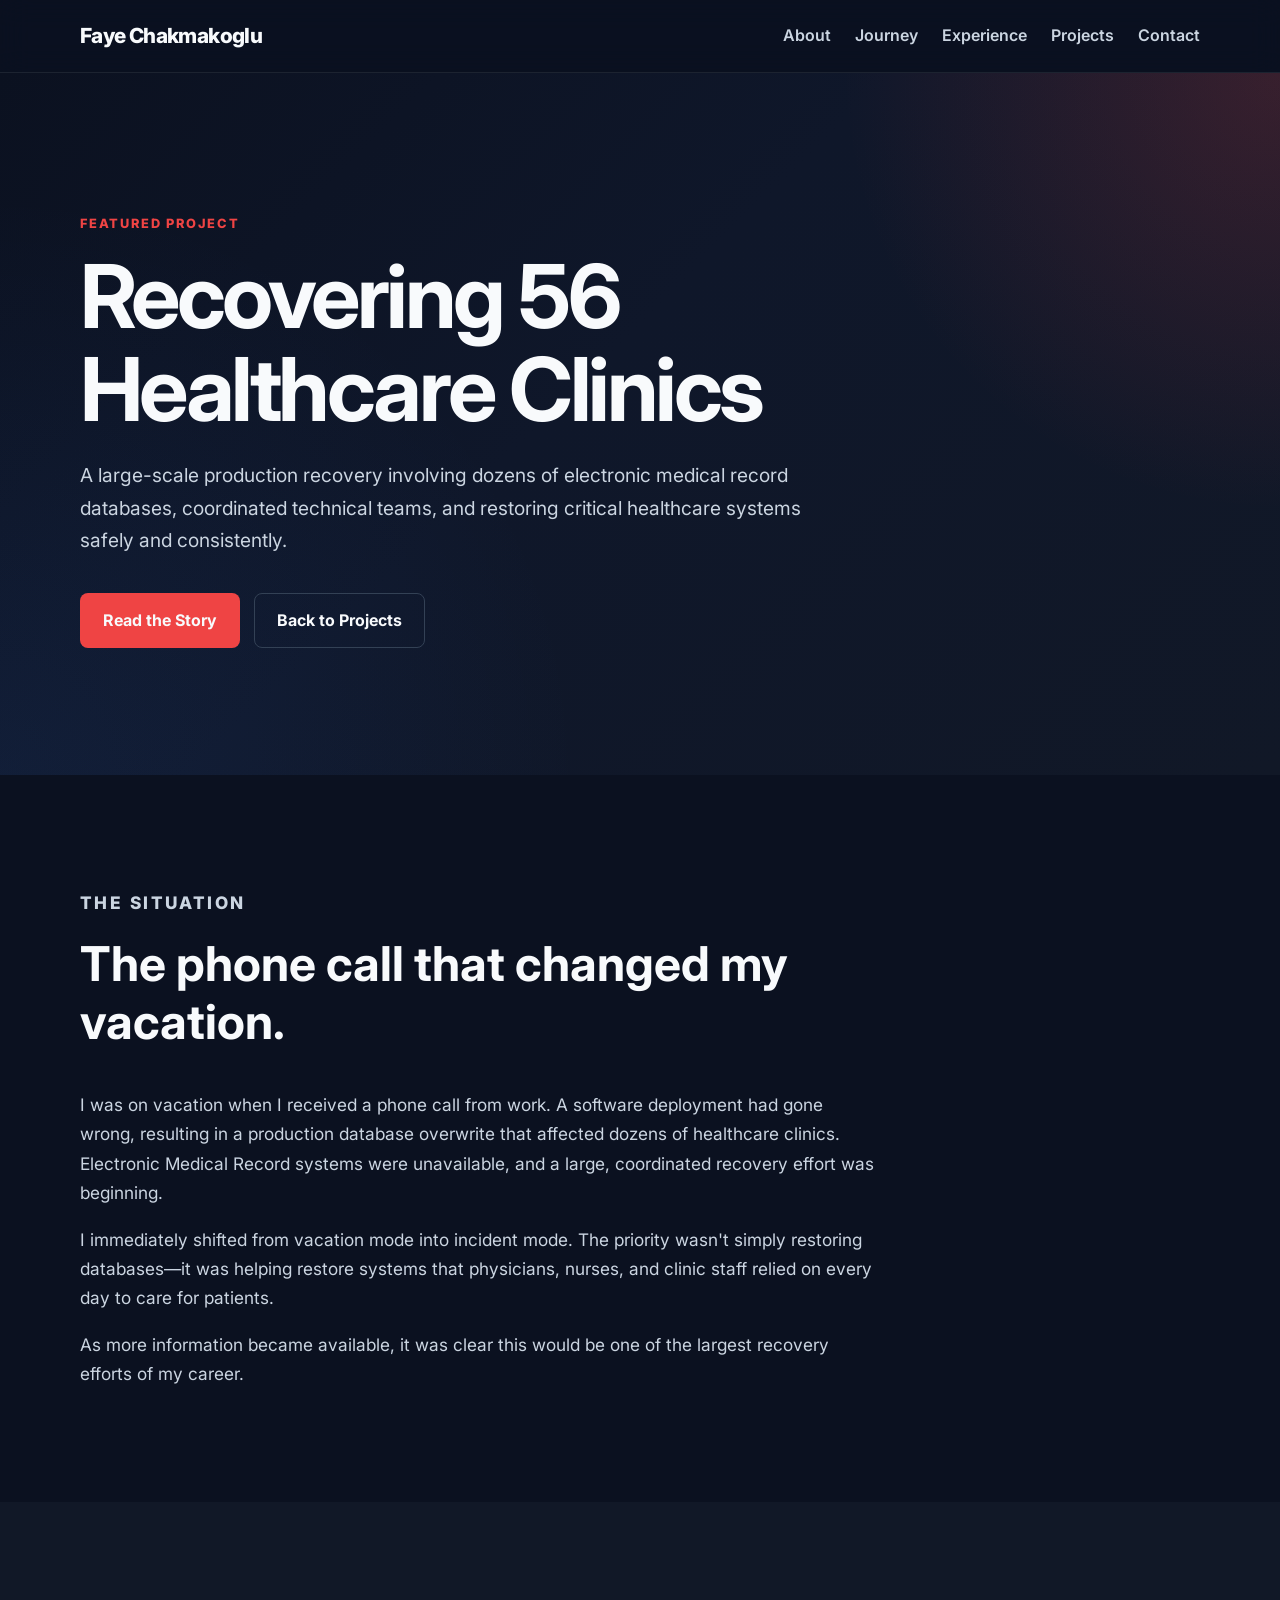
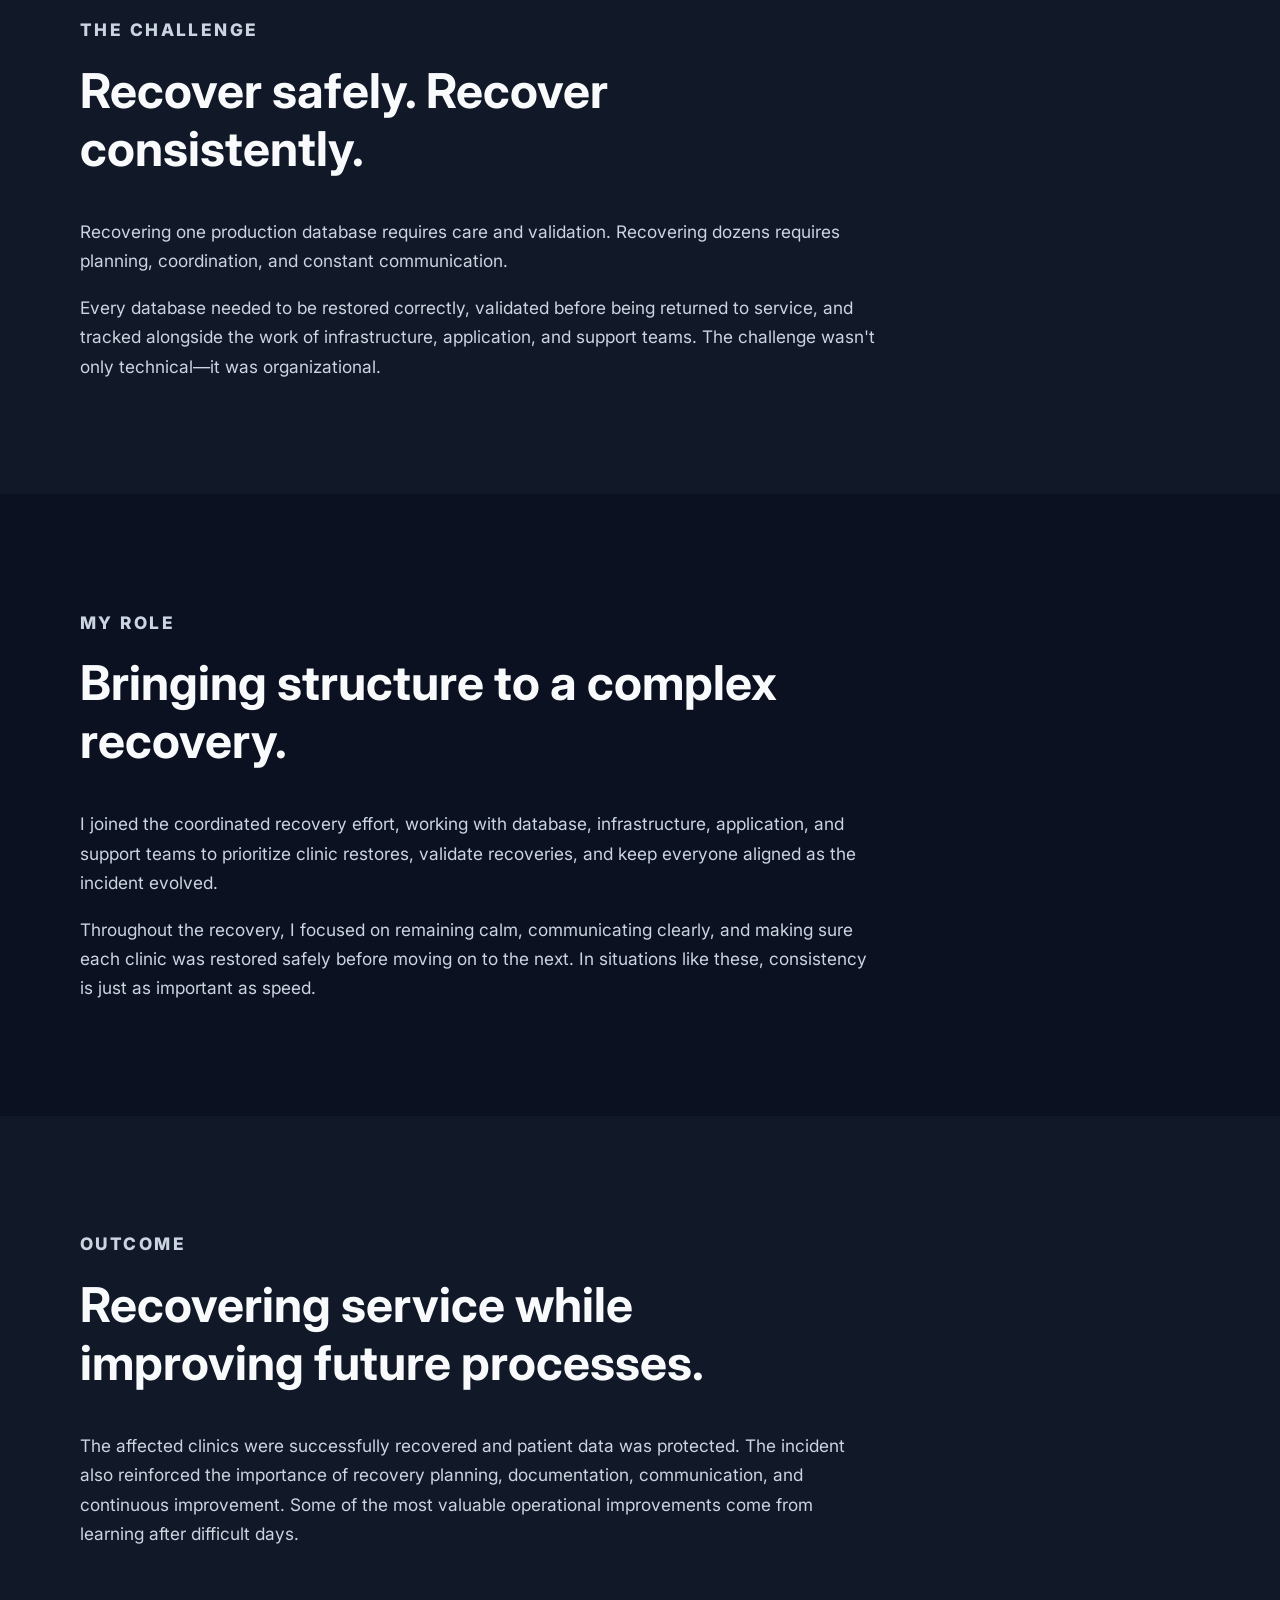
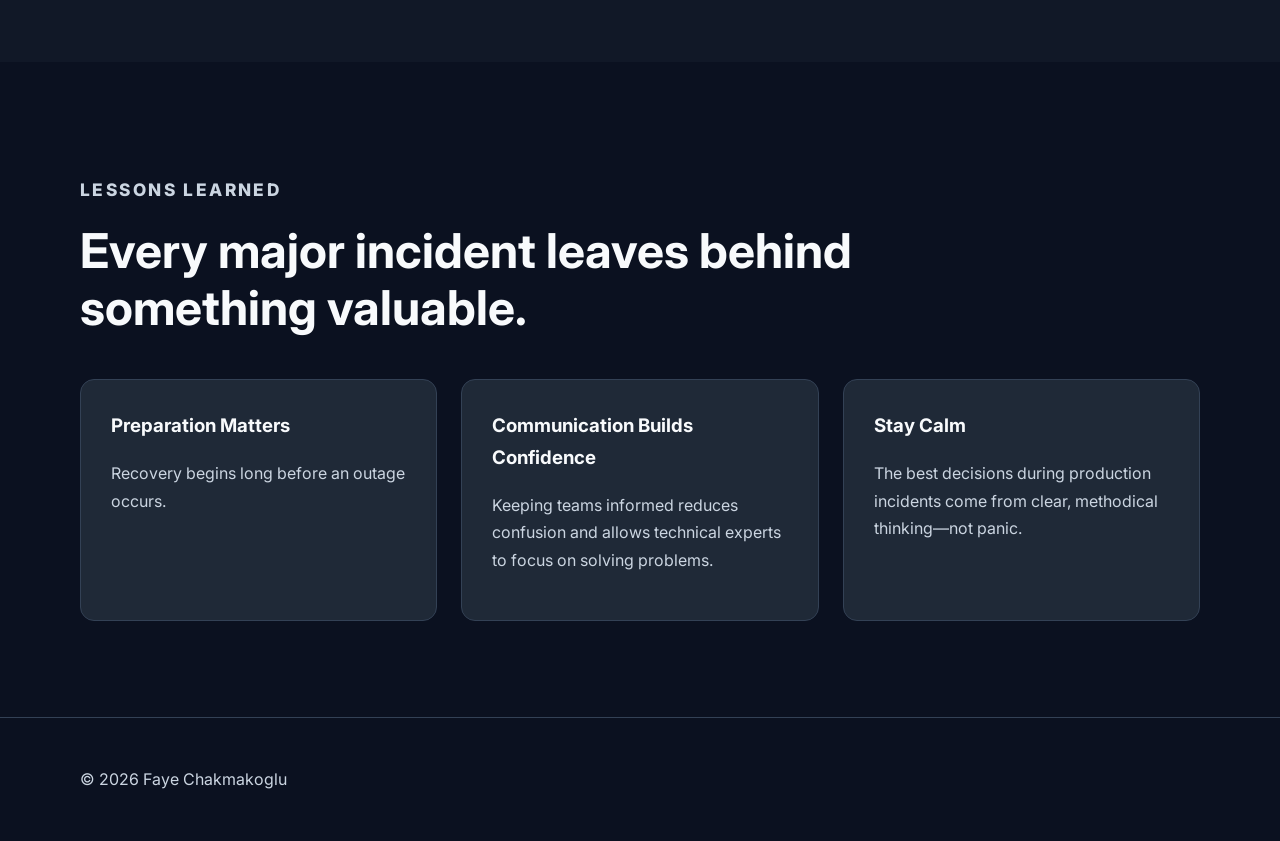
==== 56-clinic-recovery.html @ 0b5b4529 "Create 56-clinic-recovery.html" ====
<!DOCTYPE html>
<html lang="en">

<head>
    <meta charset="UTF-8">

    <meta
        name="viewport"
        content="width=device-width, initial-scale=1.0"
    >

    <title>My Journey | Faye Chakmakoglu</title>

    <meta
        name="description"
        content="The professional journey of Faye Chakmakoglu, from Mac systems administration to Oracle database leadership."
    >

    <link rel="preconnect" href="https://fonts.googleapis.com">

    <link
        rel="preconnect"
        href="https://fonts.gstatic.com"
        crossorigin
    >

    <link
        href="https://fonts.googleapis.com/css2?family=Inter:wght@300;400;500;600;700;800&display=swap"
        rel="stylesheet"
    >

    <link rel="stylesheet" href="styles.css">
</head>

<body>

    <!-- HEADER -->
    <header class="site-header">
        <div class="container">

            <a class="logo" href="index.html">
                Faye Chakmakoglu
            </a>

            <nav aria-label="Main navigation">
                <a href="index.html#about">About</a>

                <a
                    href="journey.html"
                    aria-current="page"
                >
                    Journey
                </a>

                <a href="index.html#experience">Experience</a>
                <a href="index.html#projects">Projects</a>
                <a href="index.html#contact">Contact</a>
            </nav>

        </div>
    </header>

    <main>

        <!-- JOURNEY INTRO -->
        <section class="hero journey-hero">

    <div class="container">

        <p class="eyebrow">
            FEATURED PROJECT
        </p>

        <h1>
            Recovering 56 Healthcare Clinics
        </h1>

        <p class="hero-text">

            A large-scale production recovery involving dozens of
            electronic medical record databases, coordinated technical
            teams, and restoring critical healthcare systems safely and
            consistently.

        </p>

        <div class="hero-buttons">

            <a
                class="button primary"
                href="#story"
            >
                Read the Story
            </a>

            <a
                class="button secondary"
                href="index.html#projects"
            >
                Back to Projects
            </a>

        </div>

    </div>

        </section>

    <section id="story" class="section">

    <div class="container">

        <p class="section-label">
            The Situation
        </p>

        <h2>
            The phone call that changed my vacation.
        </h2>

        <p>
            I was on vacation when I received a phone call from work.
            A software deployment had gone wrong, resulting in a production
            database overwrite that affected dozens of healthcare clinics.
            Electronic Medical Record systems were unavailable, and a large,
            coordinated recovery effort was beginning.
        </p>

        <p>
            I immediately shifted from vacation mode into incident mode.
            The priority wasn't simply restoring databases—it was helping
            restore systems that physicians, nurses, and clinic staff relied
            on every day to care for patients.
        </p>

        <p>
            As more information became available, it was clear this would be
            one of the largest recovery efforts of my career.
        </p>

    </div>

</section>

<section class="section alternate">

    <div class="container">

        <p class="section-label">
            The Challenge
        </p>

        <h2>
            Recover safely. Recover consistently.
        </h2>

        <p>
            Recovering one production database requires care and validation.
            Recovering dozens requires planning, coordination, and constant
            communication.
        </p>

        <p>
            Every database needed to be restored correctly, validated before
            being returned to service, and tracked alongside the work of
            infrastructure, application, and support teams. The challenge
            wasn't only technical—it was organizational.
        </p>

    </div>

</section>

<section class="section">

    <div class="container">

        <p class="section-label">
            My Role
        </p>

        <h2>
            Bringing structure to a complex recovery.
        </h2>

        <p>
            I joined the coordinated recovery effort, working with database,
            infrastructure, application, and support teams to prioritize
            clinic restores, validate recoveries, and keep everyone aligned
            as the incident evolved.
        </p>

        <p>
            Throughout the recovery, I focused on remaining calm,
            communicating clearly, and making sure each clinic was restored
            safely before moving on to the next. In situations like these,
            consistency is just as important as speed.
        </p>

    </div>

</section>

<section class="section alternate">

<div class="container">

<p class="section-label">
Outcome
</p>

<h2>
Recovering service while improving future processes.
</h2>

<p>

The affected clinics were successfully recovered and patient data
was protected.

The incident also reinforced the importance of recovery planning,
documentation, communication, and continuous improvement.

Some of the most valuable operational improvements come from
learning after difficult days.

</p>

</div>

</section>

<section class="section">

<div class="container">

<p class="section-label">
Lessons Learned
</p>

<h2>
Every major incident leaves behind something valuable.
</h2>

<div class="card-grid">

<article class="card">

<h3>
Preparation Matters
</h3>

<p>

Recovery begins long before an outage occurs.

</p>

</article>

<article class="card">

<h3>
Communication Builds Confidence
</h3>

<p>

Keeping teams informed reduces confusion and allows technical
experts to focus on solving problems.

</p>

</article>

<article class="card">

<h3>
Stay Calm
</h3>

<p>

The best decisions during production incidents come from clear,
methodical thinking—not panic.

</p>

</article>

</div>

</div>

</section>


      

    </main>

    <!-- FOOTER -->
    <footer>
        <div class="container">
            <p>© 2026 Faye Chakmakoglu</p>
        </div>
    </footer>

</body>
</html>
---- styles.css ----
:root {
    --background: #0b1120;
    --surface: #111827;
    --surface-light: #1f2937;
    --text: #f8fafc;
    --muted: #cbd5e1;
    --accent: #ef4444;
    --accent-dark: #dc2626;
    --border: #334155;
    --max-width: 1120px;
}

* {
    box-sizing: border-box;
}

html {
    scroll-behavior: smooth;
}

body {
    margin: 0;
    font-family: "Inter", sans-serif;
    background: var(--background);
    color: var(--text);
    line-height: 1.7;
}

a {
    color: inherit;
}

.container {
    width: min(90%, var(--max-width));
    margin: 0 auto;
}

/* HEADER */

.site-header {
    position: sticky;
    top: 0;
    z-index: 100;
    background: rgba(11, 17, 32, 0.72);
    backdrop-filter: blur(14px);
    -webkit-backdrop-filter: blur(14px);
    border-bottom: 1px solid rgba(255, 255, 255, 0.08);
}

.site-header .container {
    min-height: 72px;
    display: flex;
    align-items: center;
    justify-content: space-between;
    gap: 30px;
}

.logo {
    font-size: 1.3rem;
    font-weight: 800;
    letter-spacing: -0.03em;
    text-decoration: none;
    transition: color 0.25s ease;
}

.logo:hover {
    color: var(--accent);
}

nav {
    display: flex;
    gap: 24px;
}

nav a {
    position: relative;
    color: var(--muted);
    font-weight: 600;
    text-decoration: none;
    transition: color 0.25s ease;
}

nav a:hover {
    color: var(--text);
}

nav a::after {
    content: "";
    position: absolute;
    left: 0;
    bottom: -6px;
    width: 0;
    height: 2px;
    background: var(--accent);
    transition: width 0.25s ease;
}

nav a:hover::after {
    width: 100%;
}

/* HERO */

.hero {
    min-height: 78vh;
    display: flex;
    align-items: center;
    padding: 100px 0;
    background:
        radial-gradient(
            circle at top right,
            rgba(239, 68, 68, 0.18),
            transparent 30%
        ),
        radial-gradient(
            circle at bottom left,
            rgba(59, 130, 246, 0.08),
            transparent 40%
        ),
        linear-gradient(
            135deg,
            #0b1120 0%,
            #0f172a 45%,
            #111827 100%
        );
}

.hero-grid {
    display: grid;
    grid-template-columns: 1.2fr 0.8fr;
    align-items: center;
    gap: 60px;
}

.eyebrow,
.section-label {
    color: var(--accent);
    font-size: 0.8rem;
    font-weight: 800;
    letter-spacing: 0.14em;
    text-transform: uppercase;
}

h1 {
    max-width: 900px;
    margin: 16px 0 24px;
    font-size: clamp(2.7rem, 7vw, 5.5rem);
    line-height: 1.05;
    letter-spacing: -0.04em;
}

h2 {
    max-width: 780px;
    margin-top: 8px;
    font-size: clamp(2rem, 4vw, 3rem);
    line-height: 1.2;
}

h3 {
    margin-top: 0;
}

.subtitle {
    margin-top: -10px;
    margin-bottom: 30px;
    color: var(--accent);
    font-size: 2rem;
    font-weight: 600;
}

.hero-text {
    max-width: 750px;
    color: var(--muted);
    font-size: 1.2rem;
}

.hero-buttons {
    display: flex;
    flex-wrap: wrap;
    gap: 14px;
    margin-top: 36px;
}

.button {
    display: inline-block;
    padding: 13px 22px;
    border: 1px solid transparent;
    border-radius: 8px;
    font-weight: 700;
    text-decoration: none;
    transition:
        transform 0.25s ease,
        box-shadow 0.25s ease,
        background 0.25s ease;
}

.button.primary {
    background: var(--accent);
}

.button.primary:hover {
    background: var(--accent-dark);
    transform: translateY(-3px);
    box-shadow: 0 12px 25px rgba(239, 68, 68, 0.3);
}

.button.secondary {
    border-color: var(--border);
}

.button.secondary:hover {
    background: var(--surface-light);
    transform: translateY(-3px);
    box-shadow: 0 12px 25px rgba(0, 0, 0, 0.35);
}

/* HERO STATS */

.hero-visual {
    display: flex;
    justify-content: center;
}

.stats-grid {
    width: 100%;
    display: grid;
    grid-template-columns: repeat(2, 1fr);
    gap: 18px;
}

.stat-card {
    min-height: 160px;
    display: flex;
    flex-direction: column;
    justify-content: center;
    padding: 26px;
    background:
        linear-gradient(
            145deg,
            rgba(255, 255, 255, 0.07),
            rgba(255, 255, 255, 0.02)
        );
    border: 1px solid rgba(255, 255, 255, 0.12);
    border-radius: 16px;
    box-shadow: 0 20px 45px rgba(0, 0, 0, 0.25);
    transition:
        transform 0.25s ease,
        border-color 0.25s ease;
}

.stat-card:hover {
    transform: translateY(-5px);
    border-color: rgba(239, 68, 68, 0.65);
}

.stat-number {
    color: var(--accent);
    font-size: 2.4rem;
    font-weight: 800;
    line-height: 1;
}

.stat-label {
    margin-top: 12px;
    color: var(--muted);
    font-size: 0.95rem;
    font-weight: 600;
}

/* SKILLS */

.skills-strip {
    padding: 22px 0;
    background: rgba(17, 24, 39, 0.85);
    border-top: 1px solid var(--border);
    border-bottom: 1px solid var(--border);
}

.skills-list {
    display: flex;
    flex-wrap: wrap;
    justify-content: center;
    gap: 12px;
}

.skills-list span {
    padding: 8px 14px;
    color: var(--muted);
    font-size: 0.9rem;
    font-weight: 700;
    background: rgba(255, 255, 255, 0.04);
    border: 1px solid rgba(255, 255, 255, 0.1);
    border-radius: 999px;
    transition:
        color 0.25s ease,
        border-color 0.25s ease,
        transform 0.25s ease;
}

.skills-list span:hover {
    color: var(--text);
    border-color: rgba(239, 68, 68, 0.6);
    transform: translateY(-2px);
}

/* PROFESSIONAL PHILOSOPHY */

.quote-section {
    padding: 90px 0;
    text-align: center;
    background:
        linear-gradient(
            180deg,
            rgba(255, 255, 255, 0.02),
            rgba(255, 255, 255, 0.01)
        );
}

.quote-section blockquote {
    max-width: 850px;
    margin: 0 auto;
    color: var(--text);
    font-size: clamp(1.6rem, 3vw, 2.3rem);
    font-weight: 300;
    font-style: italic;
    line-height: 1.6;
}

.quote-author {
    margin-top: 35px;
    color: var(--accent);
    font-weight: 700;
    letter-spacing: 0.08em;
    text-transform: uppercase;
}

/* GENERAL SECTIONS */

/* QUOTE */

.quote-section {

    padding: 90px 0;

    text-align: center;

    background:
        linear-gradient(
            180deg,
            rgba(255,255,255,.02),
            rgba(255,255,255,.01)
        );

}

.quote-section blockquote {

    max-width: 850px;

    margin: auto;

    font-size: clamp(1.6rem,3vw,2.3rem);

    line-height: 1.6;

    font-weight: 300;

    font-style: italic;

    color: var(--text);

}

.quote-author {

    margin-top: 35px;

    color: var(--accent);

    font-weight: 700;

    letter-spacing: .08em;

    text-transform: uppercase;

}

.section {
    padding: 96px 0;
}

.section p {
    max-width: 800px;
    color: var(--muted);
    font-size: 1.08rem;
}

.alternate,
.story-section {
    background: var(--surface);
}

/* EXPERTISE CARDS */

.card-grid {
    display: grid;
    grid-template-columns: repeat(3, 1fr);
    gap: 24px;
    margin-top: 42px;
}

.card {
    padding: 30px;
    background: var(--surface-light);
    border: 1px solid var(--border);
    border-radius: 14px;
}

.card p {
    font-size: 1rem;
}

/* JOURNEY */

.journey-intro {
    max-width: 700px;
    margin-top: 12px;
    margin-bottom: 50px;
    color: var(--muted);
    font-size: 1.15rem;
}

.timeline {
    position: relative;
    max-width: 850px;
    margin-top: 50px;
    padding-left: 34px;
}

.timeline::before {
    content: "";
    position: absolute;
    top: 0;
    bottom: 0;
    left: 7px;
    width: 2px;
    background: linear-gradient(
        to bottom,
        var(--accent),
        rgba(239, 68, 68, 0.15)
    );
}

.timeline-item {
    position: relative;
    display: grid;
    grid-template-columns: 130px 1fr;
    gap: 28px;
    padding-bottom: 45px;
}

.timeline-item::before {
    content: "";
    position: absolute;
    top: 7px;
    left: -34px;
    width: 14px;
    height: 14px;
    background: var(--accent);
    border: 4px solid var(--surface);
    border-radius: 50%;
    box-shadow: 0 0 20px rgba(239, 68, 68, 0.45);
}

.timeline-year {
    color: var(--accent);
    font-size: 0.85rem;
    font-weight: 800;
    letter-spacing: 0.08em;
    text-transform: uppercase;
}

.timeline-content {
    padding: 24px;
    background: rgba(255, 255, 255, 0.04);
    border: 1px solid rgba(255, 255, 255, 0.1);
    border-radius: 14px;
}

.timeline-content h3 {
    margin-bottom: 8px;
}

.timeline-content p {
    margin-bottom: 0;
}

/* PROJECTS */

.projects-grid {
    display: grid;
    grid-template-columns: repeat(3, 1fr);
    gap: 24px;
    margin-top: 42px;
}

.project-card {
    display: flex;
    flex-direction: column;
    min-height: 320px;
    padding: 30px;
    background:
        linear-gradient(
            145deg,
            rgba(255, 255, 255, 0.07),
            rgba(255, 255, 255, 0.02)
        );
    border: 1px solid rgba(255, 255, 255, 0.1);
    border-radius: 16px;
    box-shadow: 0 20px 45px rgba(0, 0, 0, 0.22);
    transition:
        transform 0.25s ease,
        border-color 0.25s ease,
        box-shadow 0.25s ease;
}

.project-card:hover {
    transform: translateY(-6px);
    border-color: rgba(239, 68, 68, 0.6);
    box-shadow:
        0 26px 55px rgba(0, 0, 0, 0.32),
        0 0 30px rgba(239, 68, 68, 0.08);
}

.project-type {
    color: var(--accent);
    font-size: 0.75rem;
    font-weight: 800;
    letter-spacing: 0.1em;
    text-transform: uppercase;
}

.project-card h3 {
    margin-top: 16px;
    margin-bottom: 12px;
    font-size: 1.35rem;
}

.project-card p {
    flex-grow: 1;
    font-size: 1rem;
}

.project-link {
    margin-top: 22px;
    color: var(--text);
    font-weight: 700;
    text-decoration: none;
    transition: color 0.25s ease;
}

.project-link:hover {
    color: var(--accent);
}

/* CONTACT AND FOOTER */

.contact-section {
    border-top: 1px solid var(--border);
}

footer {
    padding: 32px 0;
    color: var(--muted);
    border-top: 1px solid var(--border);
}

/* MOBILE */

/* CONTACT BUTTONS */

.contact-links {

    display: flex;
    flex-wrap: wrap;
    gap: 18px;
    margin-top: 40px;

}

.contact-button {

    display: inline-flex;
    align-items: center;
    justify-content: center;

    padding: 16px 24px;

    background: var(--surface-light);

    border: 1px solid var(--border);

    border-radius: 12px;

    color: var(--text);

    font-weight: 700;

    text-decoration: none;

    transition:
        transform .25s ease,
        background .25s ease,
        border-color .25s ease,
        box-shadow .25s ease;

}

.contact-button:hover {

    transform: translateY(-4px);

    background: rgba(239,68,68,.12);

    border-color: var(--accent);

    box-shadow: 0 15px 35px rgba(239,68,68,.20);

}

@media (max-width: 800px) {
    .site-header .container {
        flex-direction: column;
        align-items: flex-start;
        padding: 18px 0;
    }

    nav {
        width: 100%;
        gap: 14px;
        overflow-x: auto;
        font-size: 0.9rem;
    }

    .hero {
        min-height: auto;
        padding: 80px 0;
    }

    .hero-grid {
        grid-template-columns: 1fr;
    }

    .hero-visual {
        order: 2;
    }

    .stats-grid {
        grid-template-columns: 1fr;
    }

    .card-grid,
    .projects-grid {
        grid-template-columns: 1fr;
    }

    .timeline {
        padding-left: 28px;
    }

    .timeline-item {
        grid-template-columns: 1fr;
        gap: 10px;
    }

    .timeline-item::before {
        left: -28px;
    }
}
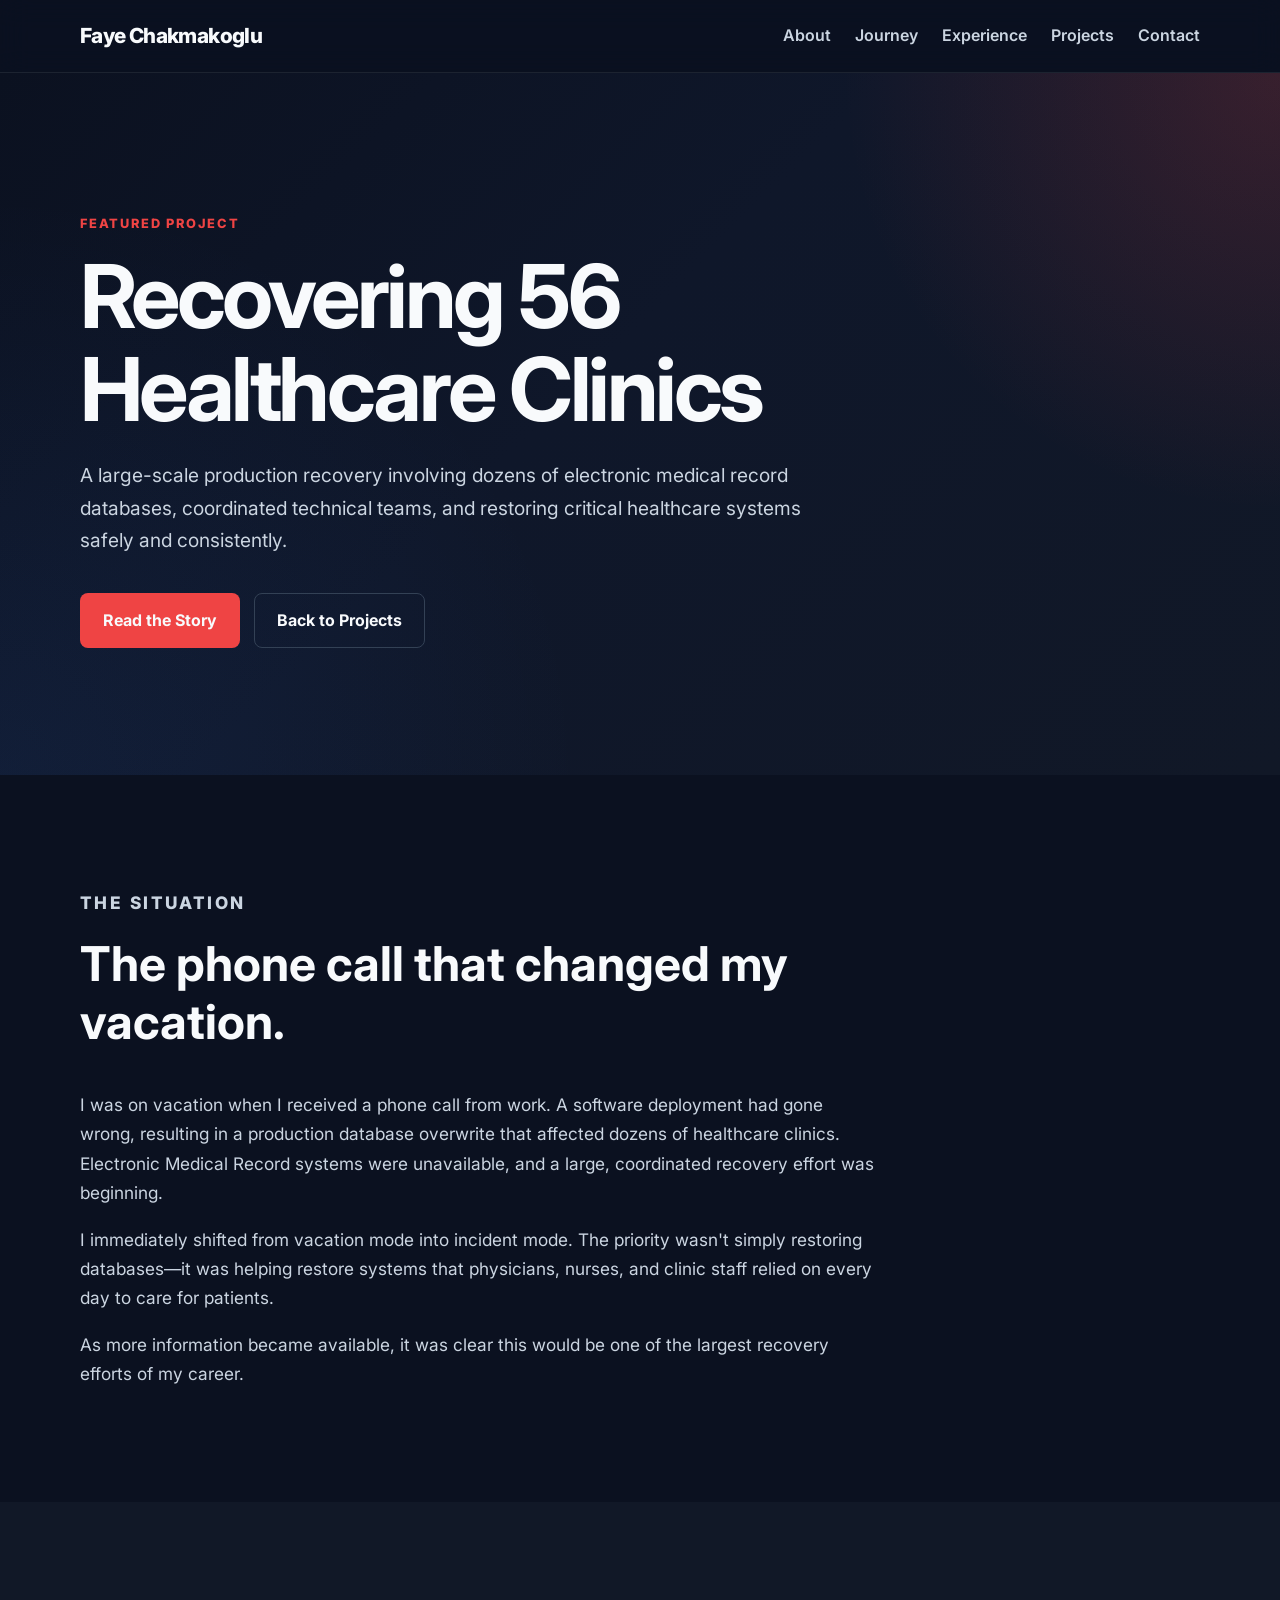
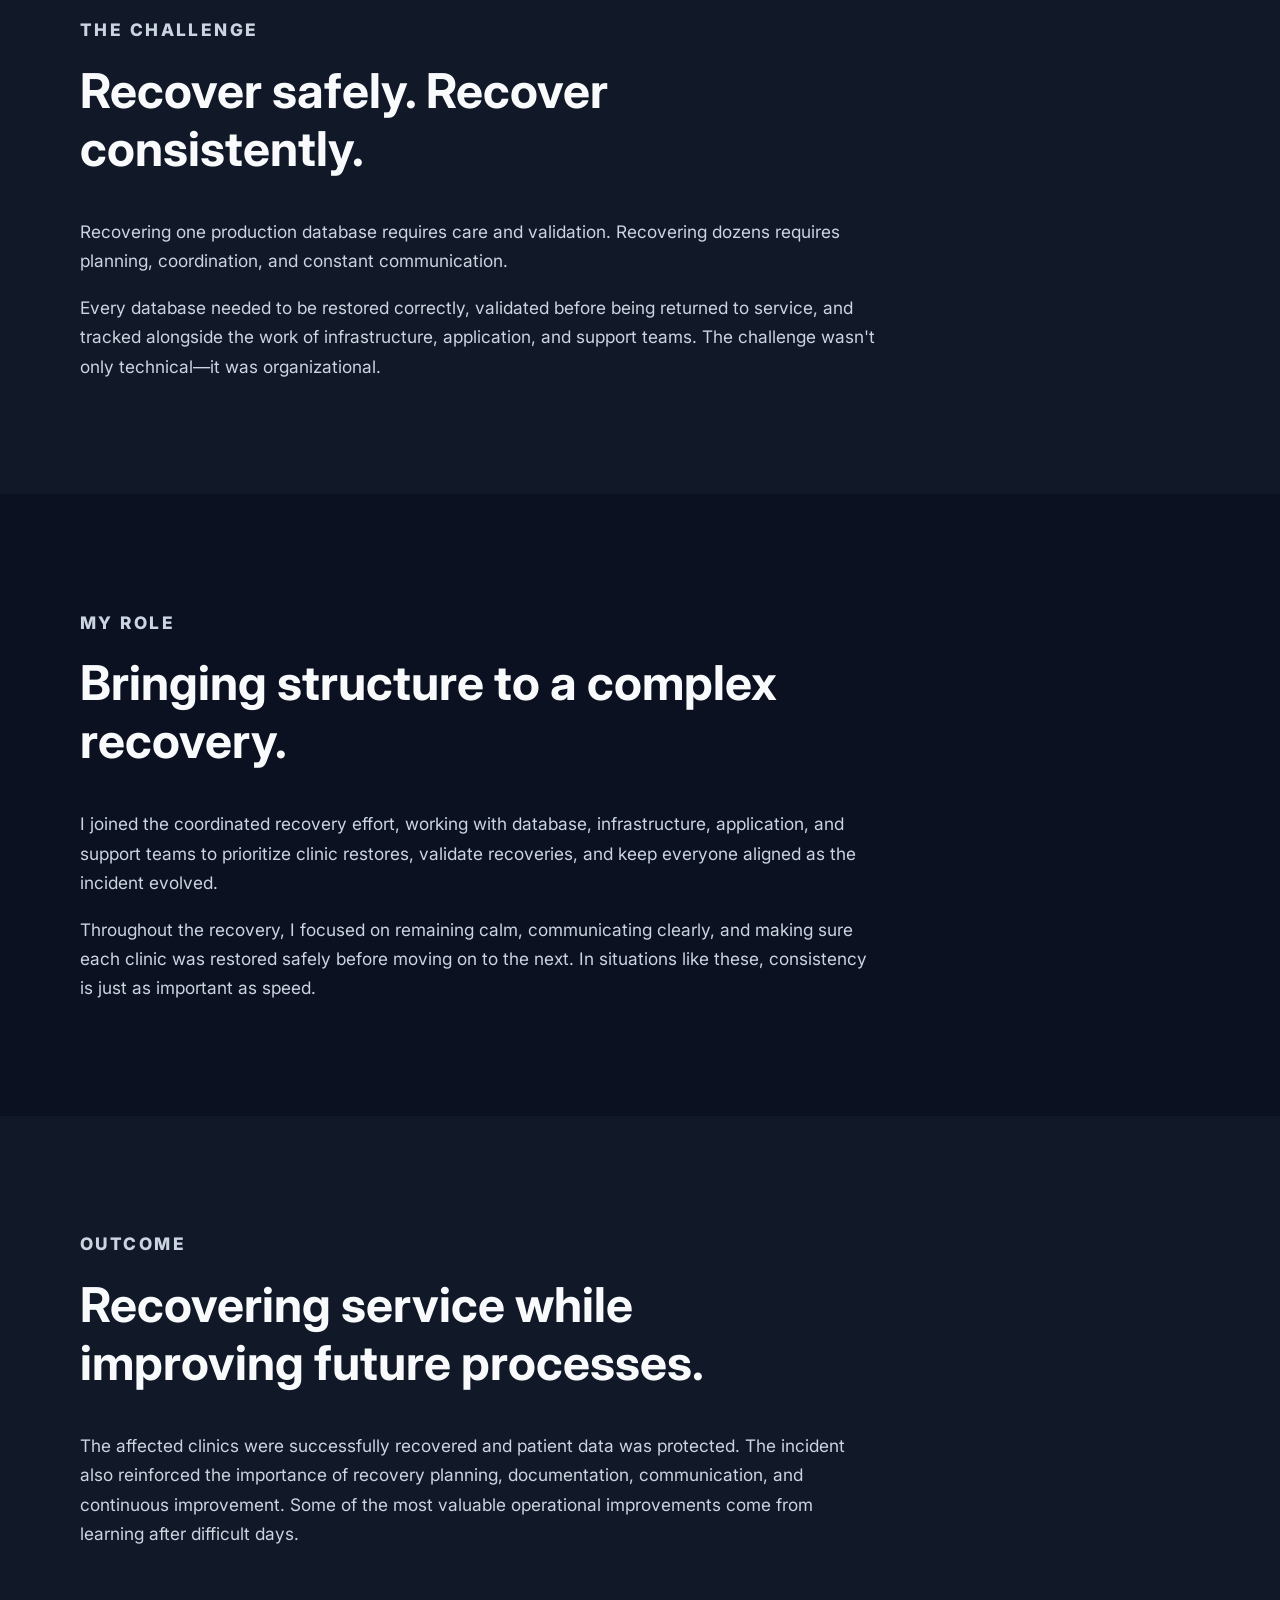
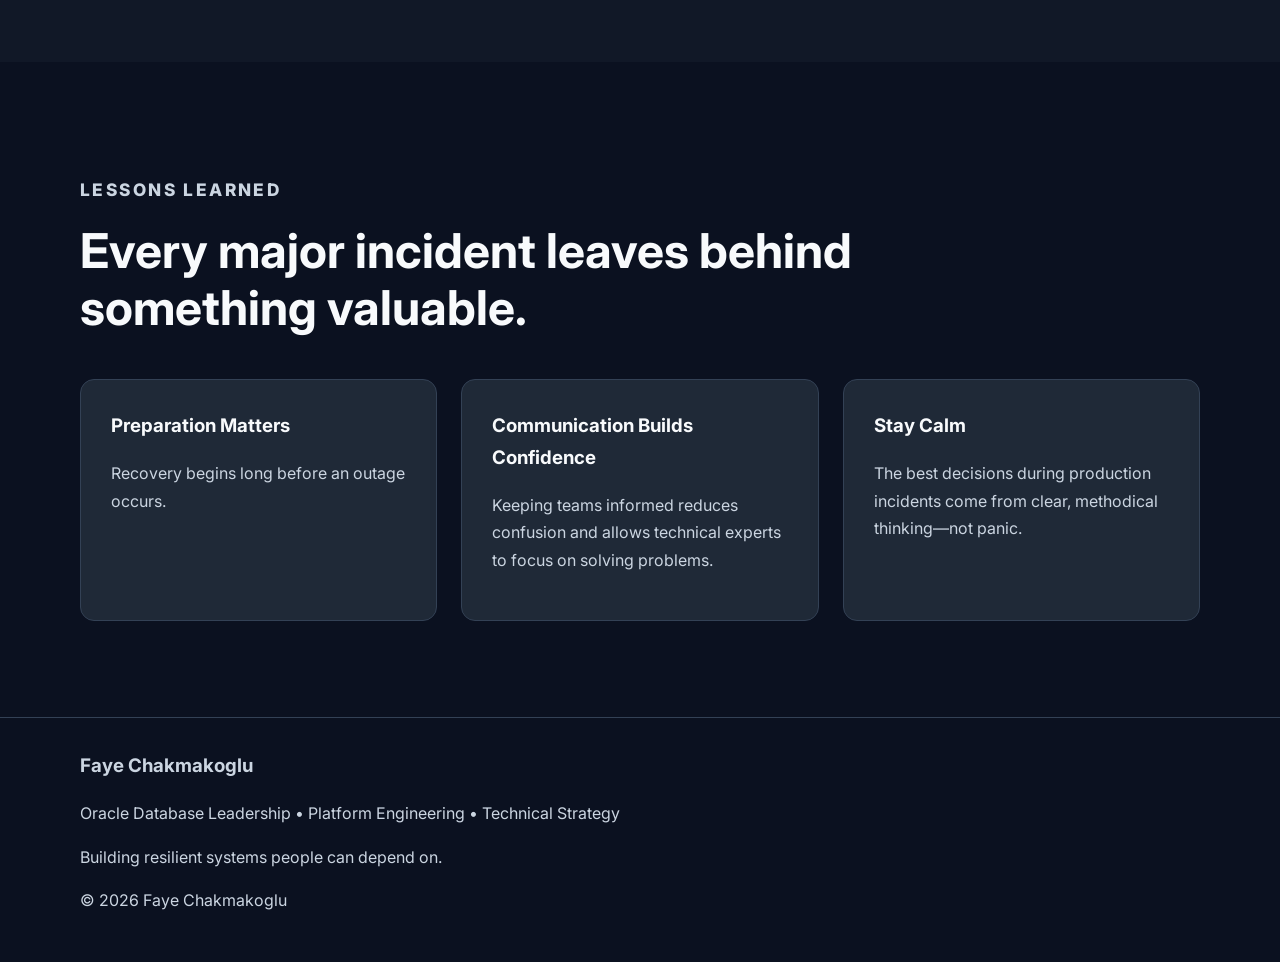
==== commit ee7062cc: "Updated footer" ====
--- a/56-clinic-recovery.html
+++ b/56-clinic-recovery.html
@@ -299,12 +299,31 @@
 
     </main>
 
-    <!-- FOOTER -->
+     <!-- FOOTER -->
     <footer>
-        <div class="container">
-            <p>© 2026 Faye Chakmakoglu</p>
-        </div>
-    </footer>
+
+    <div class="container">
+
+        <h3>
+            Faye Chakmakoglu
+        </h3>
+
+        <p>
+            Oracle Database Leadership • Platform Engineering •
+            Technical Strategy
+        </p>
+
+        <p>
+            Building resilient systems people can depend on.
+        </p>
+
+        <p>
+            © 2026 Faye Chakmakoglu
+        </p>
+
+    </div>
+
+</footer>
 
 </body>
 </html>
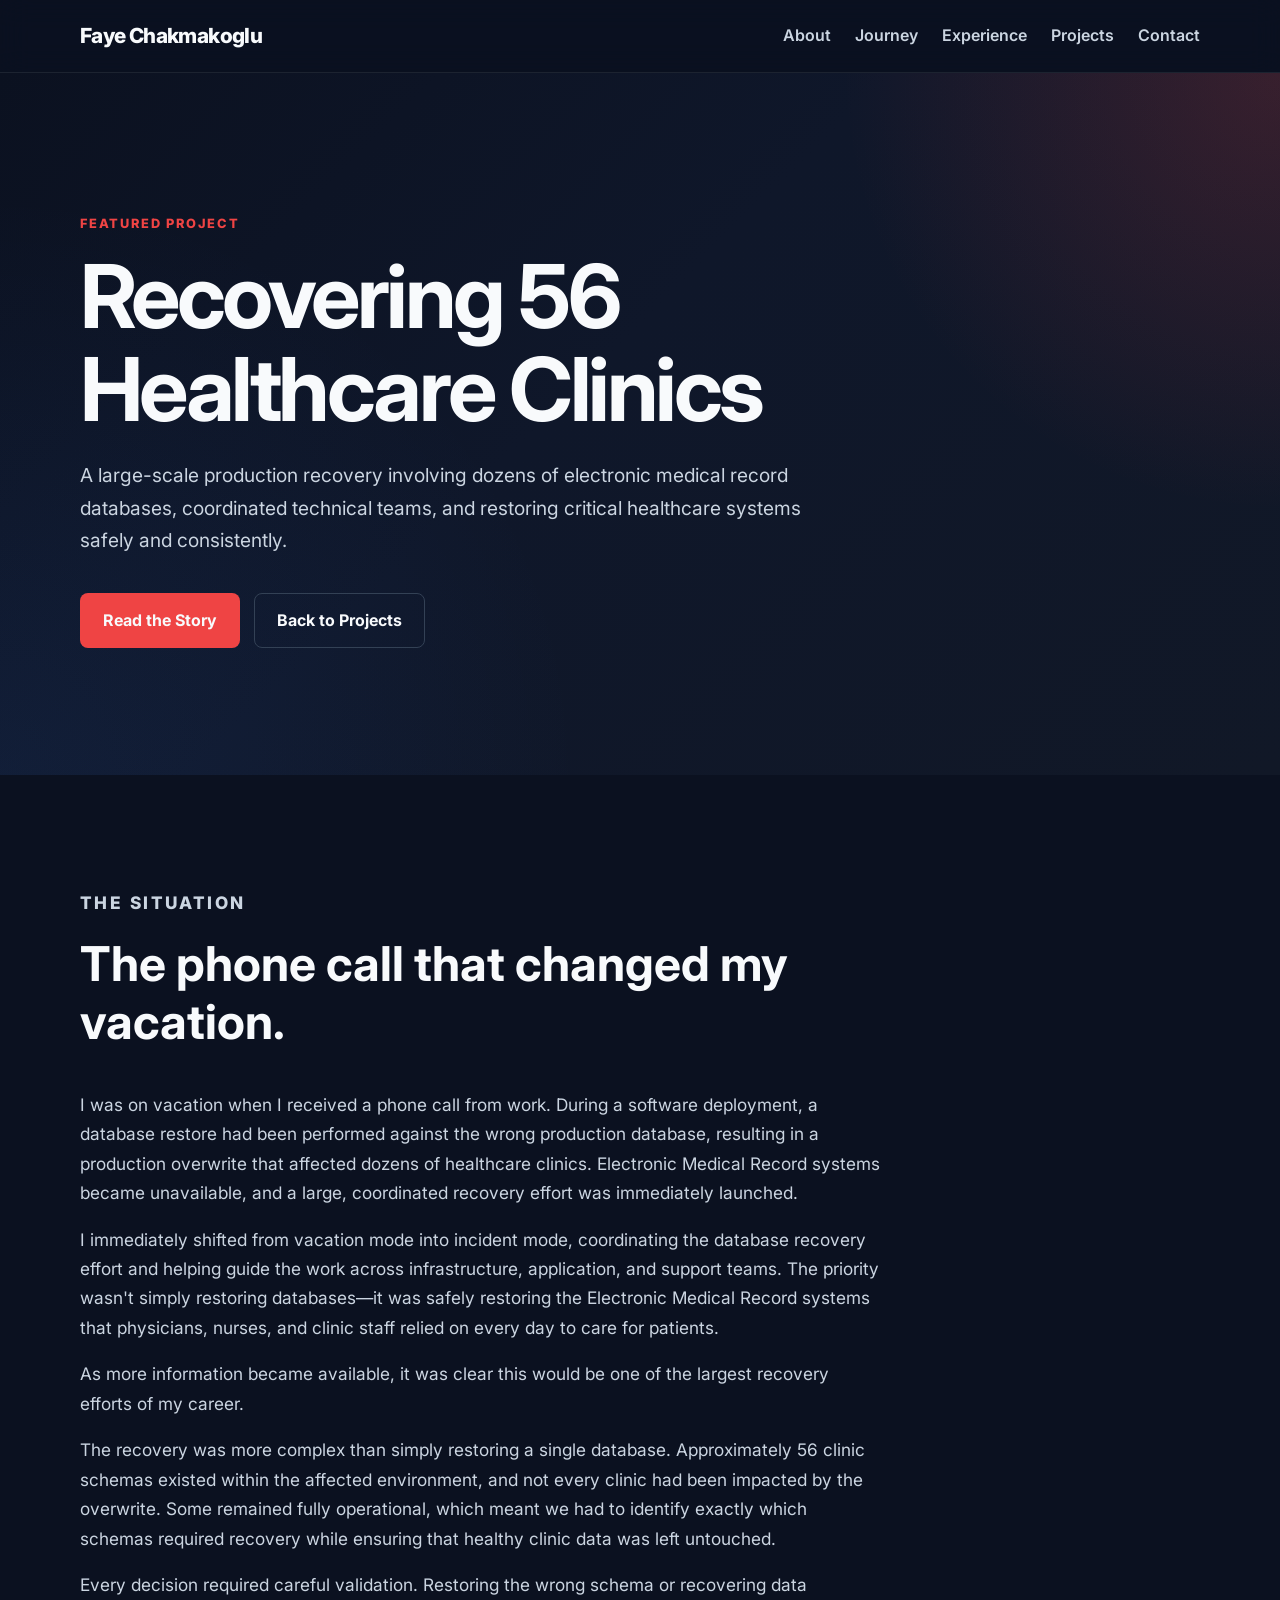
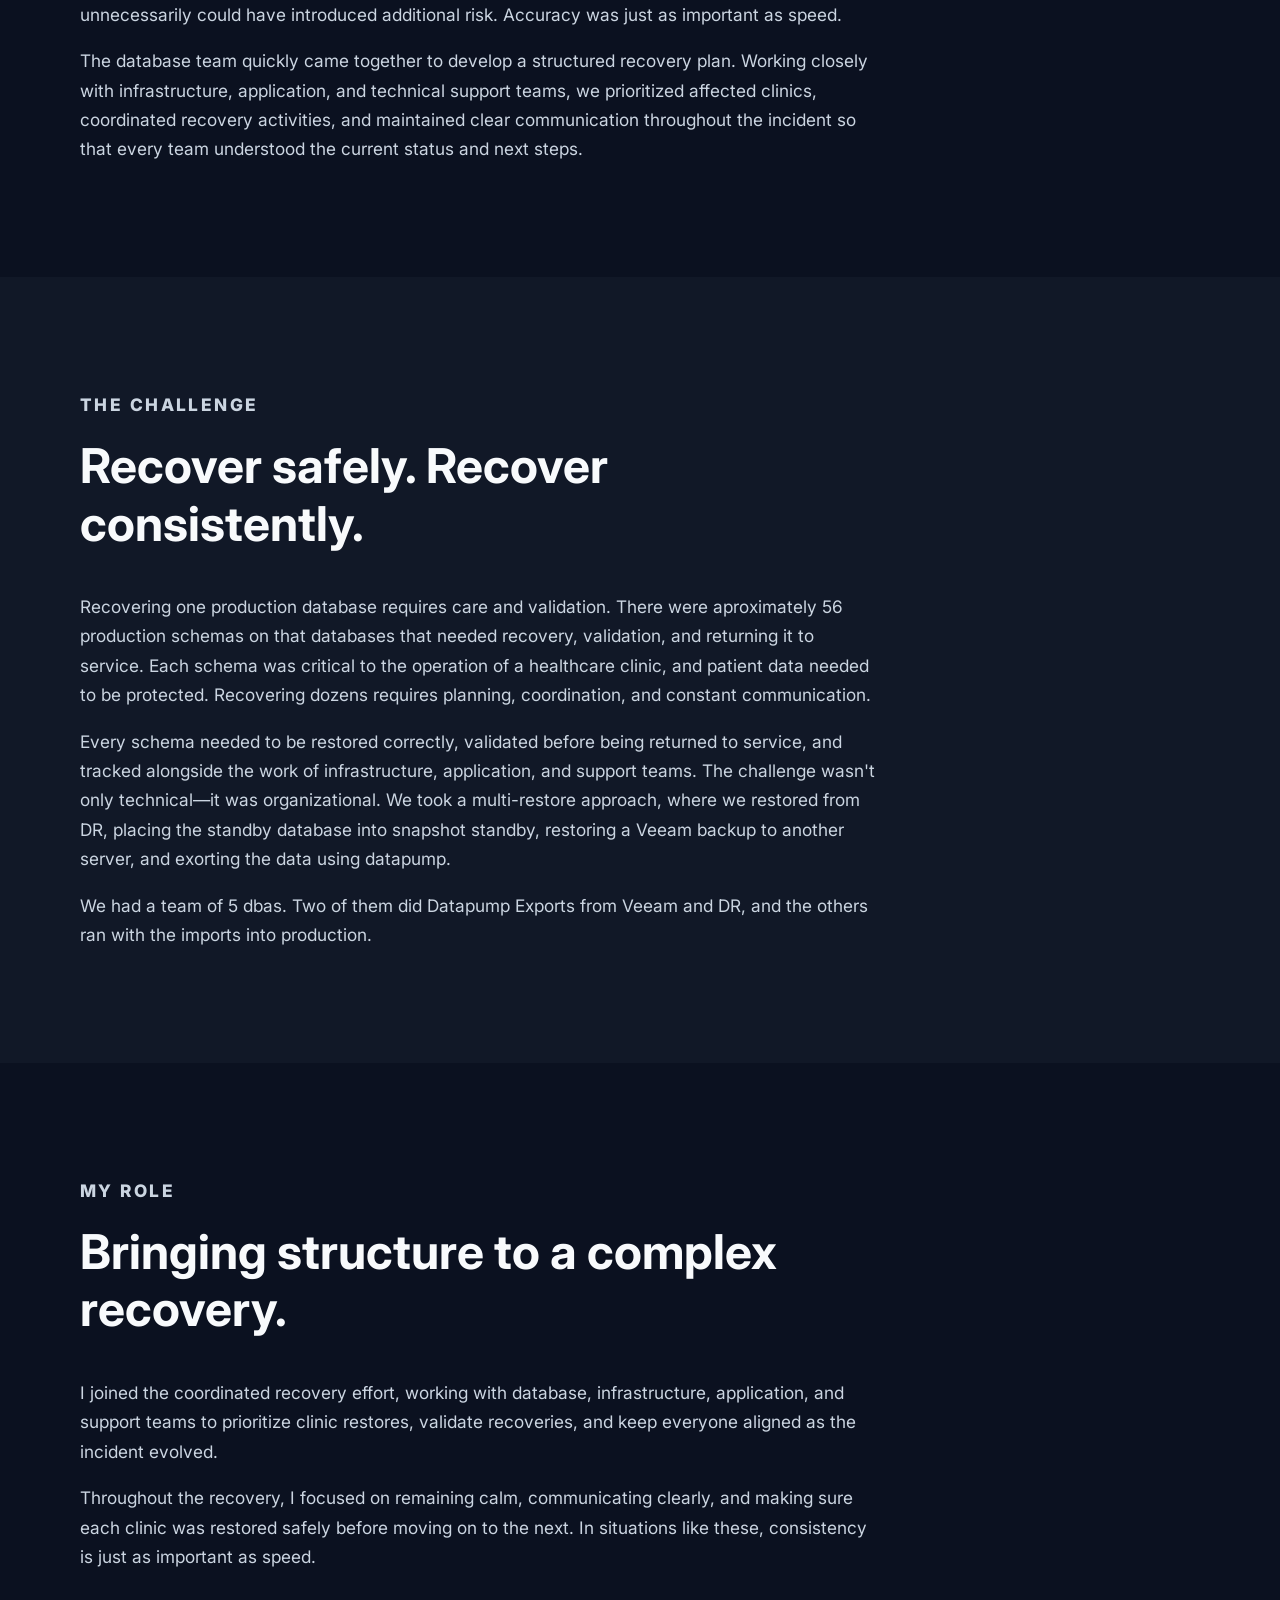
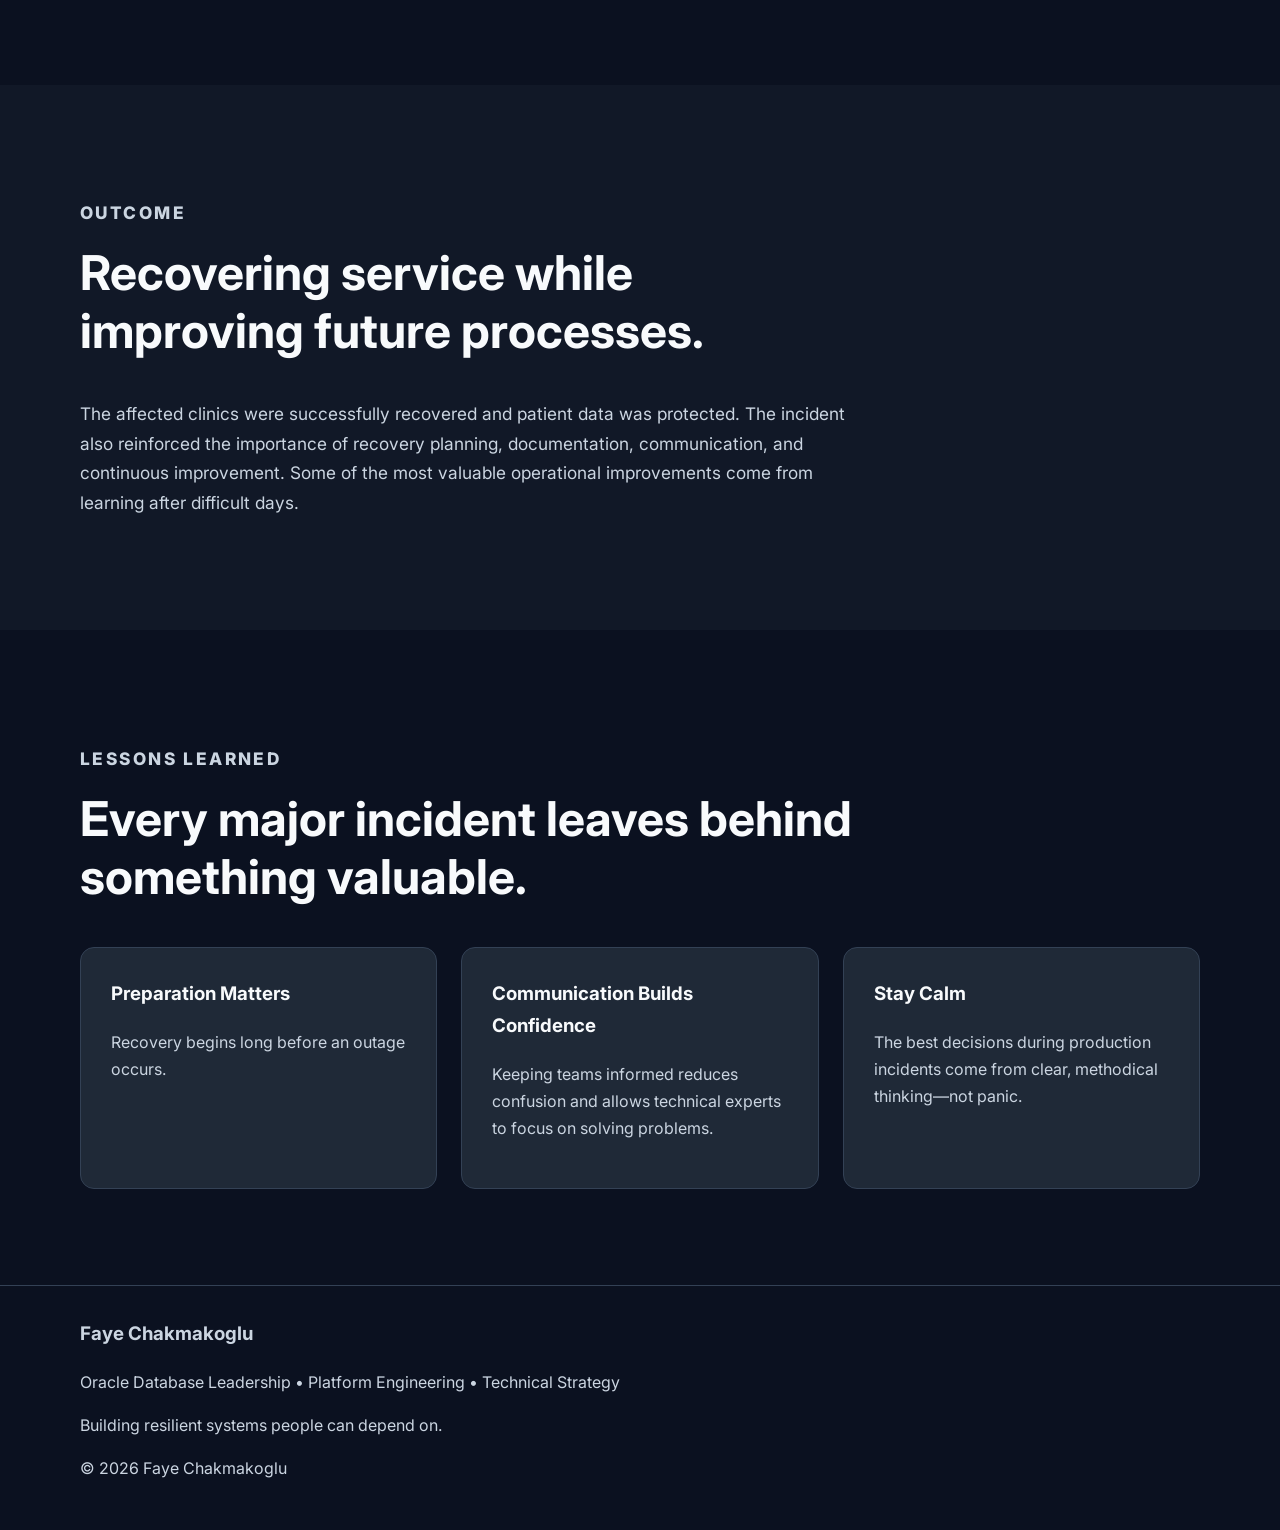
==== commit e10bd491: "Update 56-clinic-recovery.html" ====
--- a/56-clinic-recovery.html
+++ b/56-clinic-recovery.html
@@ -119,24 +119,51 @@
         </h2>
 
         <p>
-            I was on vacation when I received a phone call from work.
-            A software deployment had gone wrong, resulting in a production
-            database overwrite that affected dozens of healthcare clinics.
-            Electronic Medical Record systems were unavailable, and a large,
-            coordinated recovery effort was beginning.
-        </p>
-
-        <p>
-            I immediately shifted from vacation mode into incident mode.
-            The priority wasn't simply restoring databases—it was helping
-            restore systems that physicians, nurses, and clinic staff relied
-            on every day to care for patients.
-        </p>
+    I was on vacation when I received a phone call from work. During a
+    software deployment, a database restore had been performed against the
+    wrong production database, resulting in a production overwrite that
+    affected dozens of healthcare clinics. Electronic Medical Record
+    systems became unavailable, and a large, coordinated recovery effort
+    was immediately launched.
+</p>
+
+       <p>
+    I immediately shifted from vacation mode into incident mode,
+    coordinating the database recovery effort and helping guide the work
+    across infrastructure, application, and support teams. The priority
+    wasn't simply restoring databases—it was safely restoring the
+    Electronic Medical Record systems that physicians, nurses, and clinic
+    staff relied on every day to care for patients.
+</p>
 
         <p>
             As more information became available, it was clear this would be
             one of the largest recovery efforts of my career.
         </p>
+
+    <p>
+    The recovery was more complex than simply restoring a single database.
+    Approximately 56 clinic schemas existed within the affected
+    environment, and not every clinic had been impacted by the overwrite.
+    Some remained fully operational, which meant we had to identify
+    exactly which schemas required recovery while ensuring that healthy
+    clinic data was left untouched.
+</p>
+
+<p>
+    Every decision required careful validation. Restoring the wrong schema
+    or recovering data unnecessarily could have introduced additional
+    risk. Accuracy was just as important as speed.
+</p>
+
+<p>
+    The database team quickly came together to develop a structured
+    recovery plan. Working closely with infrastructure, application, and
+    technical support teams, we prioritized affected clinics, coordinated
+    recovery activities, and maintained clear communication throughout the
+    incident so that every team understood the current status and next
+    steps.
+</p> 
 
     </div>
 
@@ -155,18 +182,23 @@
         </h2>
 
         <p>
-            Recovering one production database requires care and validation.
+            Recovering one production database requires care and validation. 
+            There were aproximately 56 production schemas on that databases that needed recovery, validation, and returning it to service. Each schema was critical to the operation of a healthcare clinic, and patient data needed to be protected.
             Recovering dozens requires planning, coordination, and constant
             communication.
         </p>
 
         <p>
-            Every database needed to be restored correctly, validated before
+            Every schema needed to be restored correctly, validated before
             being returned to service, and tracked alongside the work of
             infrastructure, application, and support teams. The challenge
-            wasn't only technical—it was organizational.
-        </p>
-
+            wasn't only technical—it was organizational. 
+            We took a multi-restore approach, where we restored from DR, placing the standby database into snapshot standby, restoring a Veeam backup to another server, and exorting the data using datapump. 
+        </p>
+
+        <p> 
+            We had a team of 5 dbas. Two of them did Datapump Exports from Veeam and DR, and the others ran with the imports into production. 
+        </p>
     </div>
 
 </section>
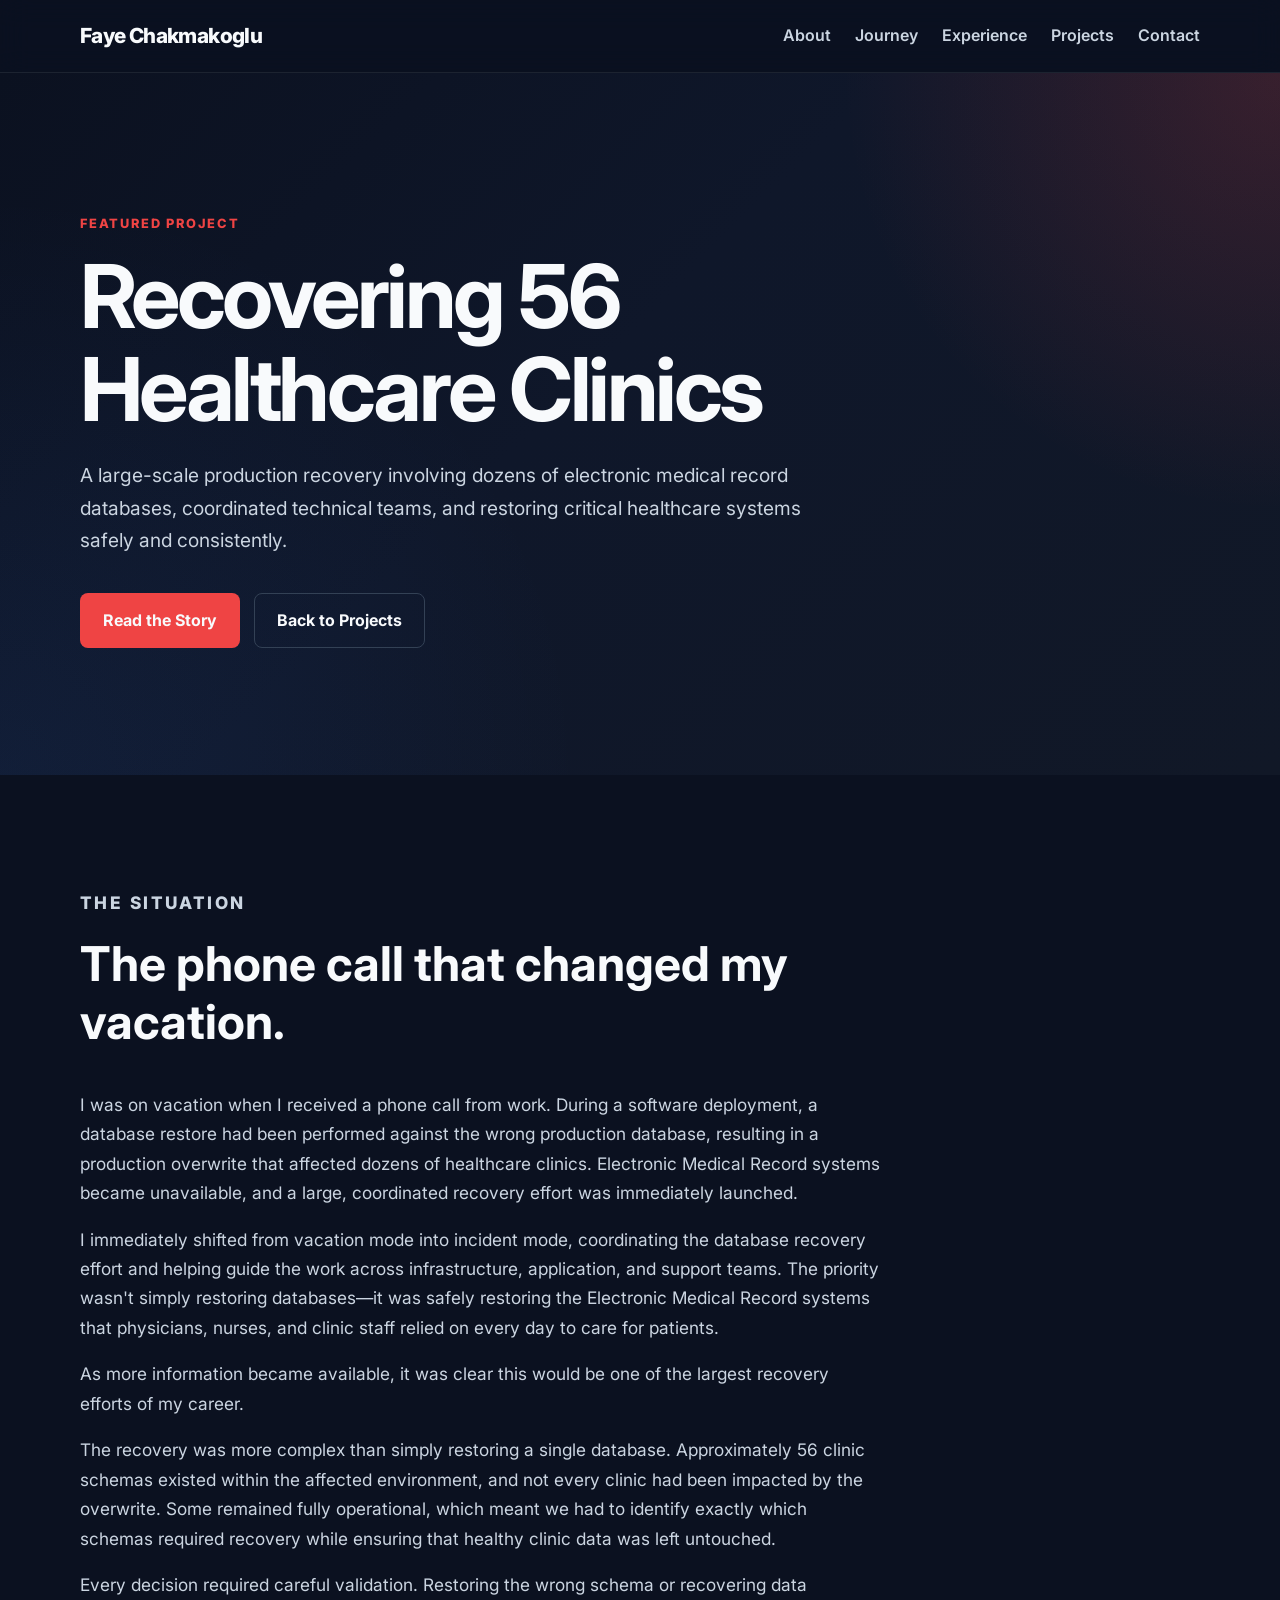
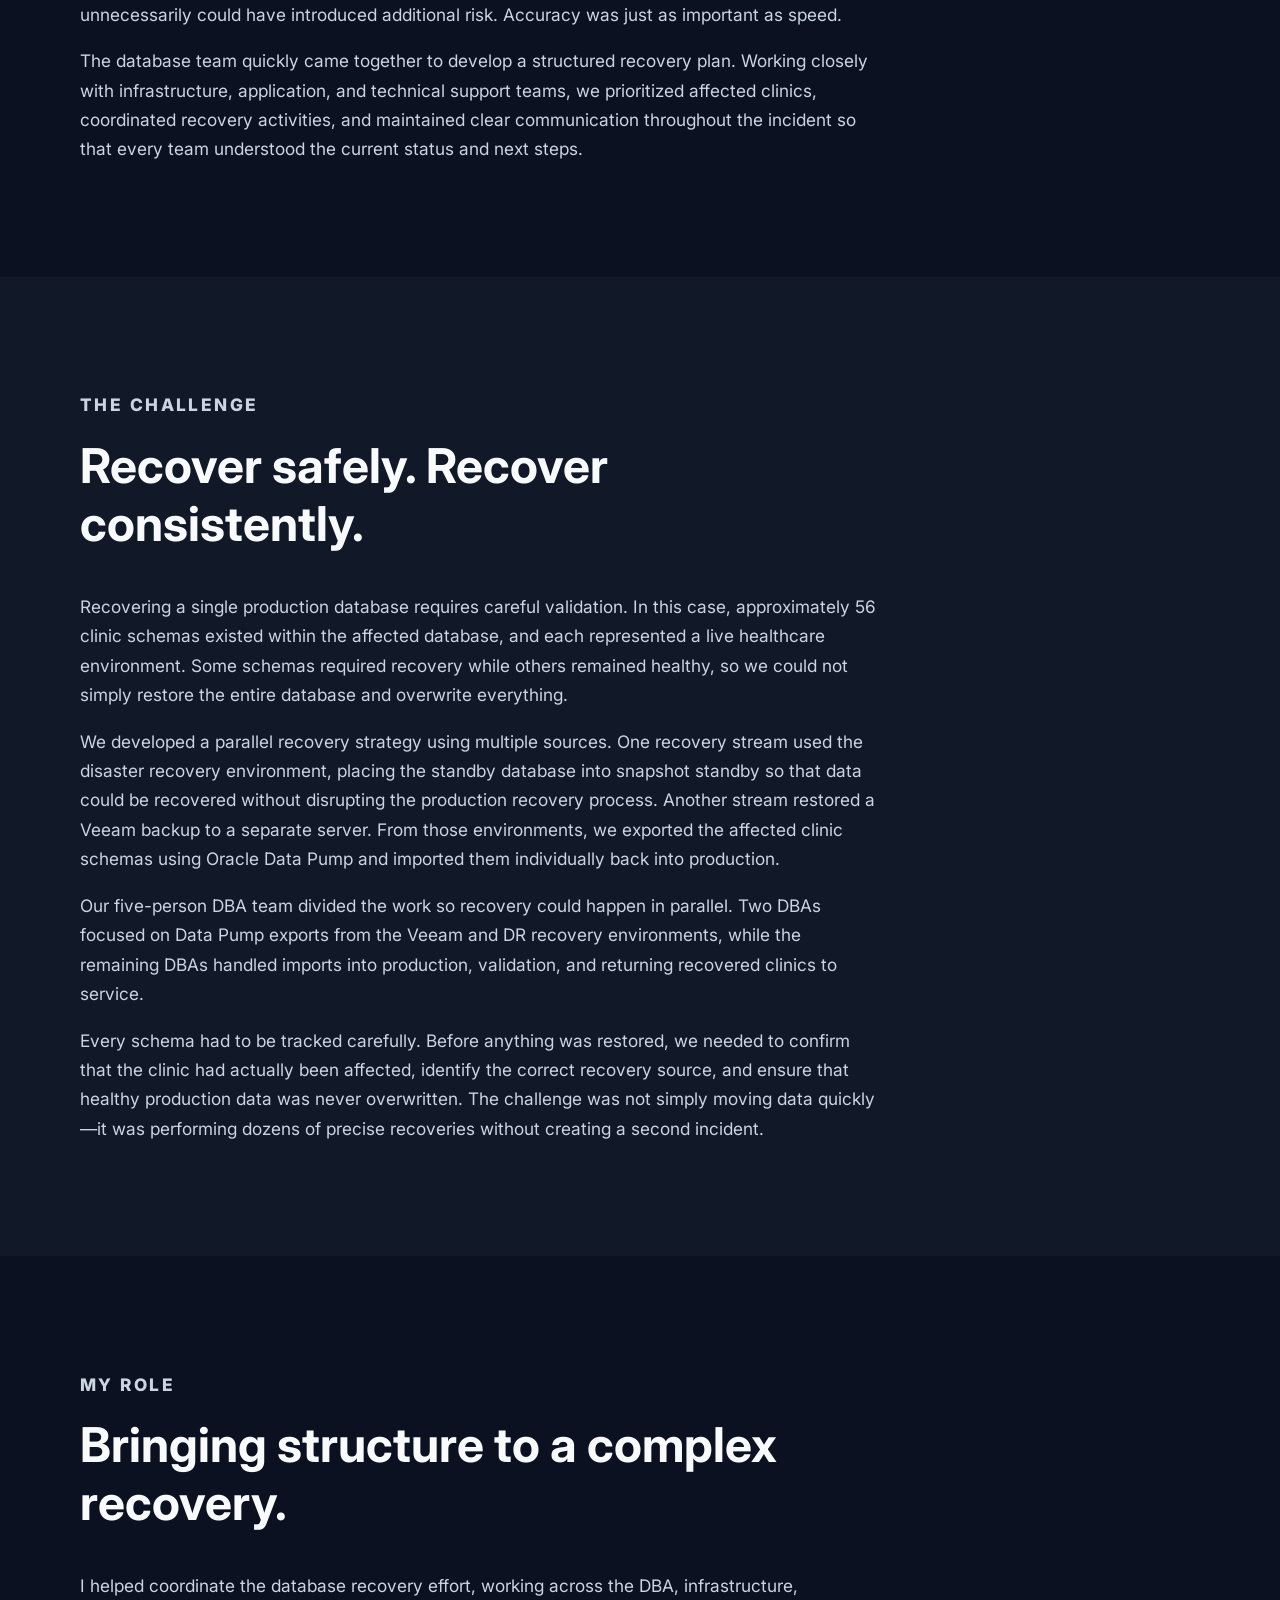
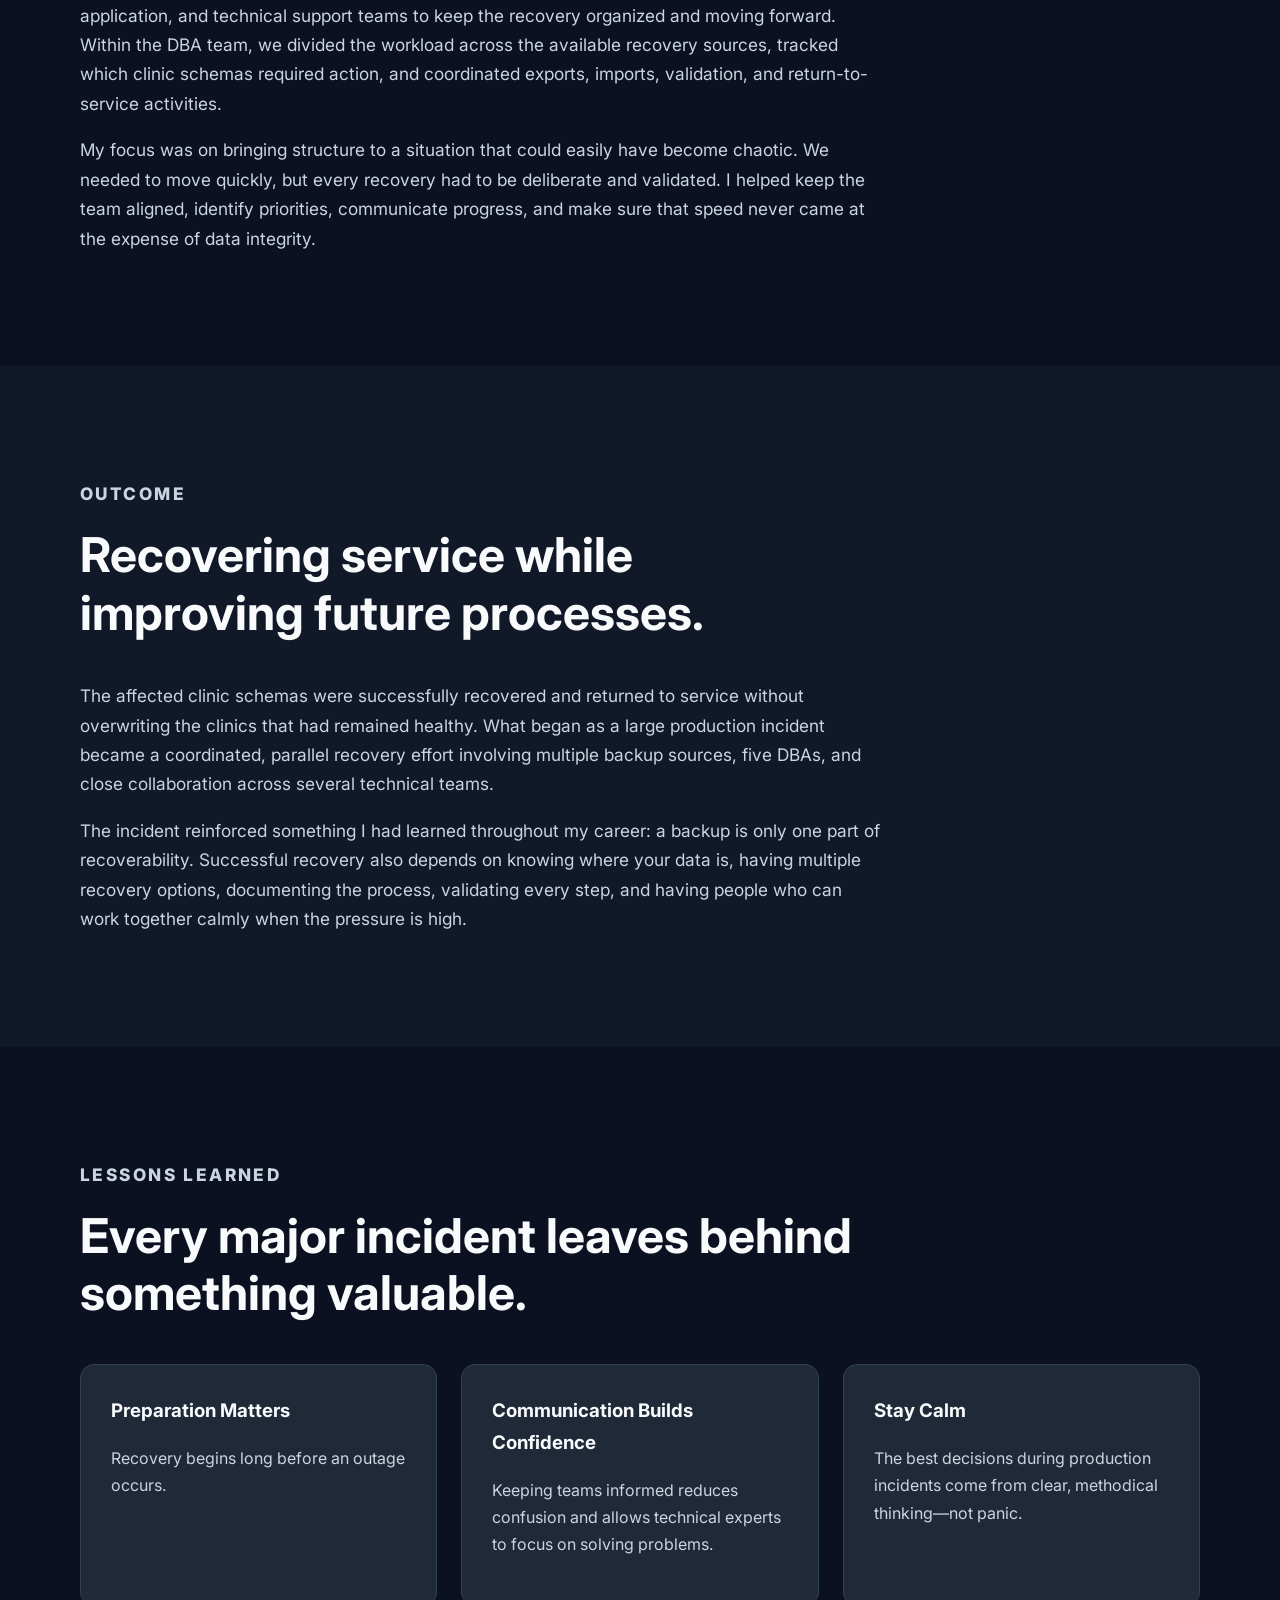
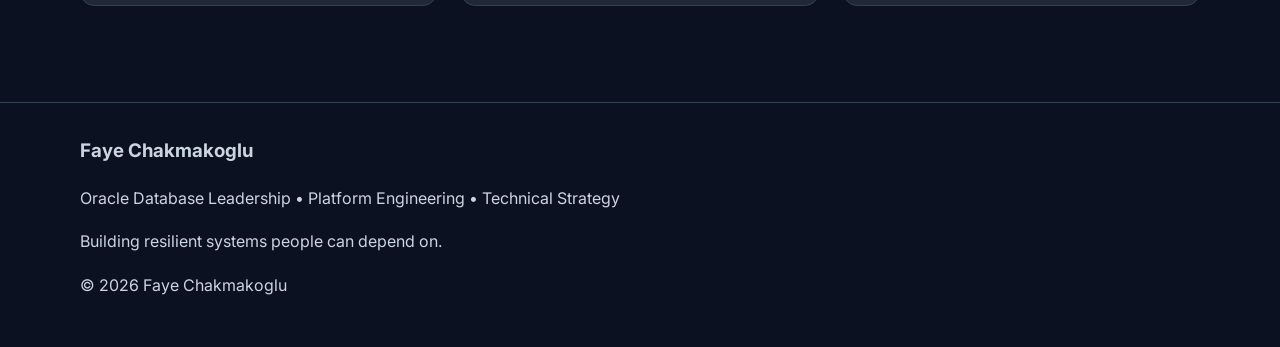
==== commit fe70f221: "Update 56-clinic-recovery.html" ====
--- a/56-clinic-recovery.html
+++ b/56-clinic-recovery.html
@@ -134,7 +134,7 @@
     wasn't simply restoring databases—it was safely restoring the
     Electronic Medical Record systems that physicians, nurses, and clinic
     staff relied on every day to care for patients.
-</p>
+</p>   
 
         <p>
             As more information became available, it was clear this would be
@@ -181,24 +181,41 @@
             Recover safely. Recover consistently.
         </h2>
 
-        <p>
-            Recovering one production database requires care and validation. 
-            There were aproximately 56 production schemas on that databases that needed recovery, validation, and returning it to service. Each schema was critical to the operation of a healthcare clinic, and patient data needed to be protected.
-            Recovering dozens requires planning, coordination, and constant
-            communication.
-        </p>
-
-        <p>
-            Every schema needed to be restored correctly, validated before
-            being returned to service, and tracked alongside the work of
-            infrastructure, application, and support teams. The challenge
-            wasn't only technical—it was organizational. 
-            We took a multi-restore approach, where we restored from DR, placing the standby database into snapshot standby, restoring a Veeam backup to another server, and exorting the data using datapump. 
-        </p>
-
-        <p> 
-            We had a team of 5 dbas. Two of them did Datapump Exports from Veeam and DR, and the others ran with the imports into production. 
-        </p>
+       <p>
+    Recovering a single production database requires careful validation.
+    In this case, approximately 56 clinic schemas existed within the
+    affected database, and each represented a live healthcare environment.
+    Some schemas required recovery while others remained healthy, so we
+    could not simply restore the entire database and overwrite everything.
+</p>
+
+<p>
+    We developed a parallel recovery strategy using multiple sources.
+    One recovery stream used the disaster recovery environment, placing
+    the standby database into snapshot standby so that data could be
+    recovered without disrupting the production recovery process.
+    Another stream restored a Veeam backup to a separate server.
+    From those environments, we exported the affected clinic schemas
+    using Oracle Data Pump and imported them individually back into
+    production.
+</p>
+
+<p>
+    Our five-person DBA team divided the work so recovery could happen
+    in parallel. Two DBAs focused on Data Pump exports from the Veeam
+    and DR recovery environments, while the remaining DBAs handled
+    imports into production, validation, and returning recovered clinics
+    to service.
+</p>
+
+<p>
+    Every schema had to be tracked carefully. Before anything was
+    restored, we needed to confirm that the clinic had actually been
+    affected, identify the correct recovery source, and ensure that
+    healthy production data was never overwritten. The challenge was
+    not simply moving data quickly—it was performing dozens of precise
+    recoveries without creating a second incident.
+</p>
     </div>
 
 </section>
@@ -216,18 +233,21 @@
         </h2>
 
         <p>
-            I joined the coordinated recovery effort, working with database,
-            infrastructure, application, and support teams to prioritize
-            clinic restores, validate recoveries, and keep everyone aligned
-            as the incident evolved.
-        </p>
-
-        <p>
-            Throughout the recovery, I focused on remaining calm,
-            communicating clearly, and making sure each clinic was restored
-            safely before moving on to the next. In situations like these,
-            consistency is just as important as speed.
-        </p>
+    I helped coordinate the database recovery effort, working across the
+    DBA, infrastructure, application, and technical support teams to keep
+    the recovery organized and moving forward. Within the DBA team, we
+    divided the workload across the available recovery sources, tracked
+    which clinic schemas required action, and coordinated exports,
+    imports, validation, and return-to-service activities.
+</p>
+
+<p>
+    My focus was on bringing structure to a situation that could easily
+    have become chaotic. We needed to move quickly, but every recovery
+    had to be deliberate and validated. I helped keep the team aligned,
+    identify priorities, communicate progress, and make sure that speed
+    never came at the expense of data integrity.
+</p>
 
     </div>
 
@@ -246,16 +266,19 @@
 </h2>
 
 <p>
-
-The affected clinics were successfully recovered and patient data
-was protected.
-
-The incident also reinforced the importance of recovery planning,
-documentation, communication, and continuous improvement.
-
-Some of the most valuable operational improvements come from
-learning after difficult days.
-
+    The affected clinic schemas were successfully recovered and returned
+    to service without overwriting the clinics that had remained healthy.
+    What began as a large production incident became a coordinated,
+    parallel recovery effort involving multiple backup sources, five DBAs,
+    and close collaboration across several technical teams.
+</p>
+
+<p>
+    The incident reinforced something I had learned throughout my career:
+    a backup is only one part of recoverability. Successful recovery also
+    depends on knowing where your data is, having multiple recovery
+    options, documenting the process, validating every step, and having
+    people who can work together calmly when the pressure is high.
 </p>
 
 </div>
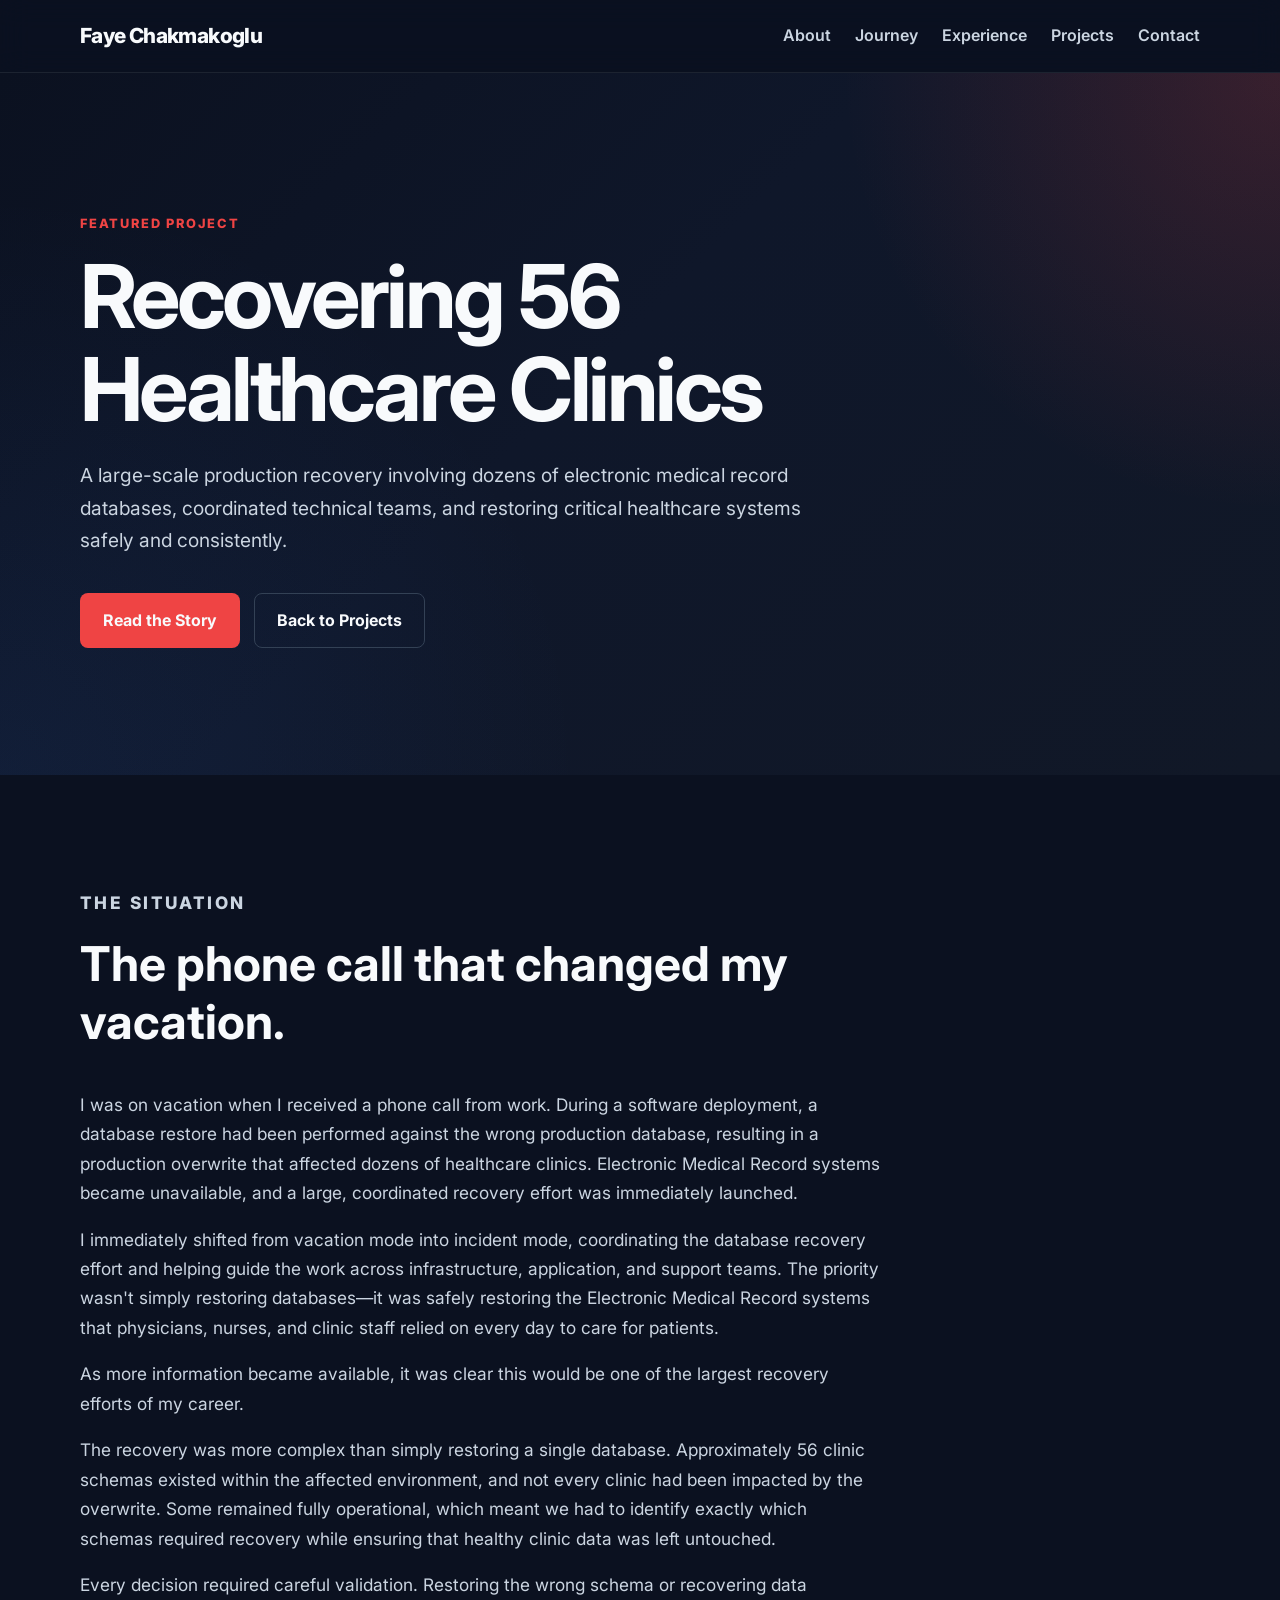
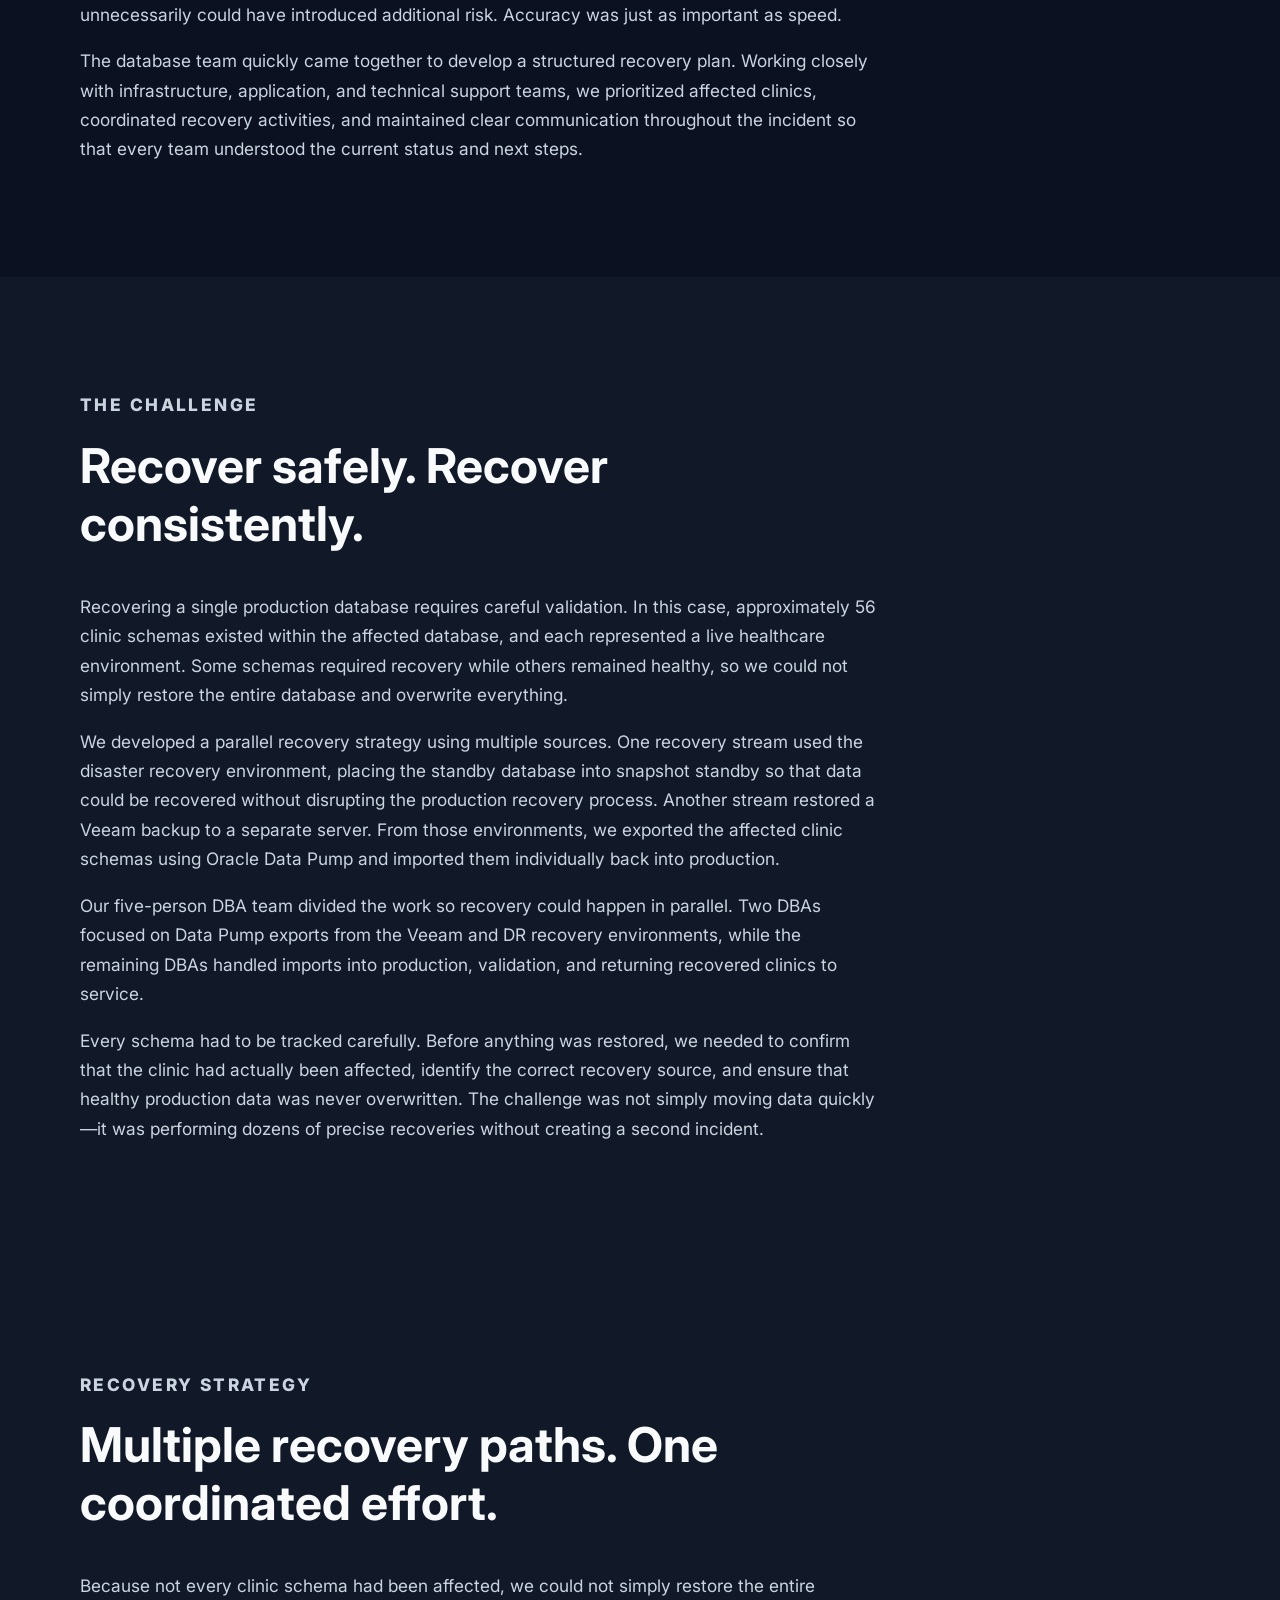
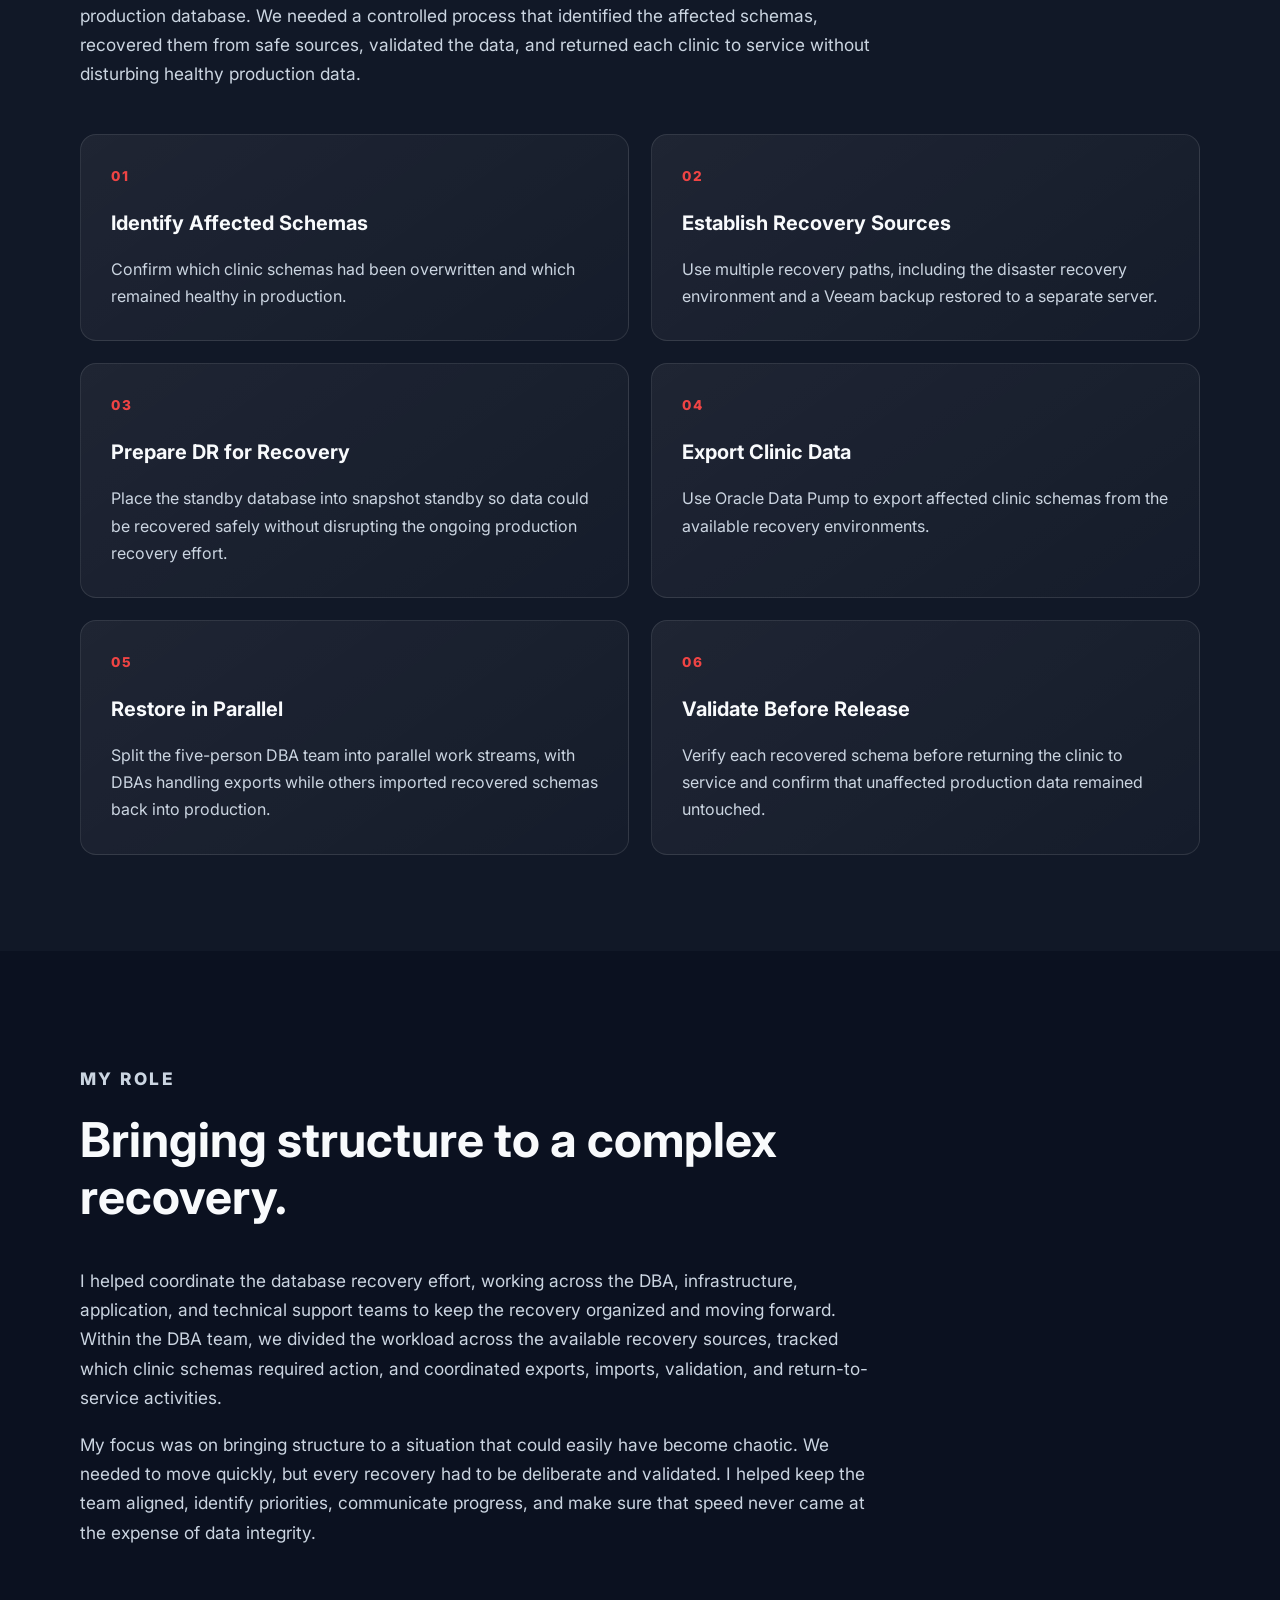
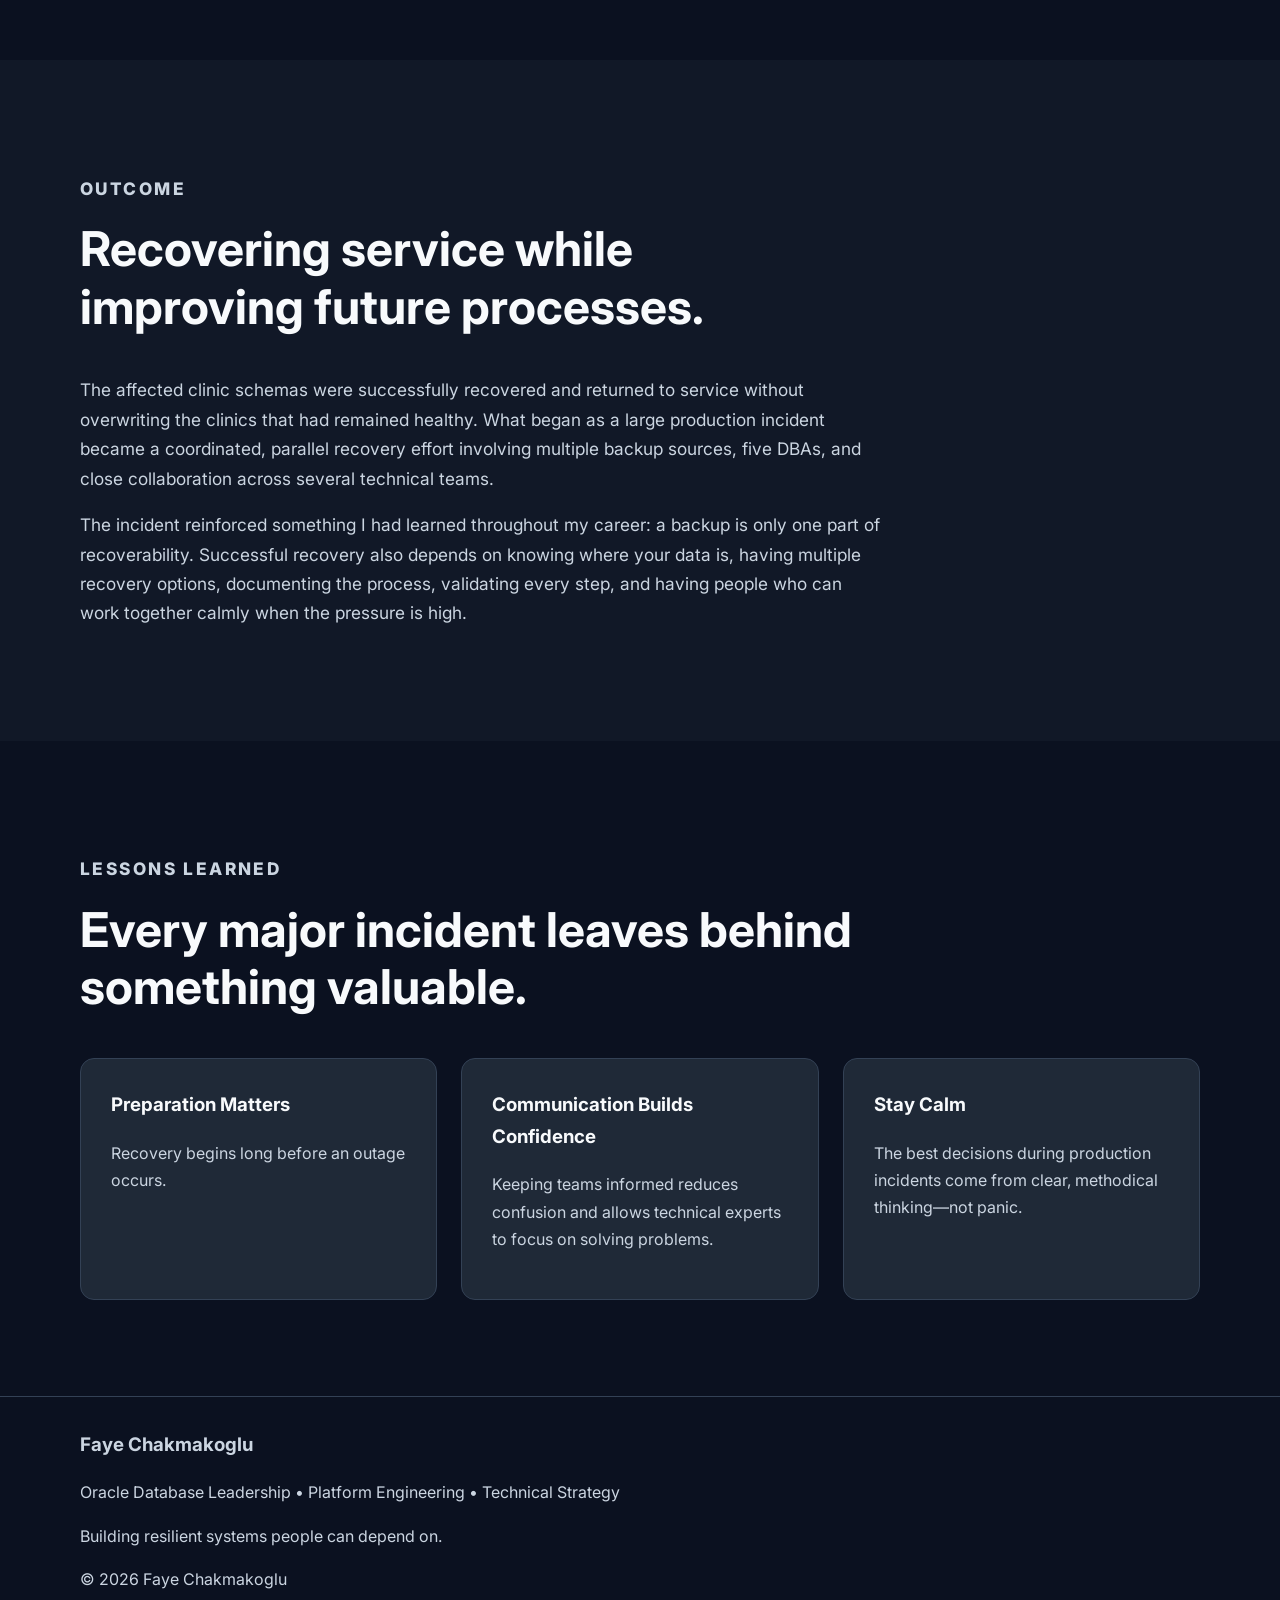
==== commit 1a753ba5: "Added Recovery to the site" ====
--- a/56-clinic-recovery.html
+++ b/56-clinic-recovery.html
@@ -220,6 +220,91 @@
 
 </section>
 
+<section class="section recovery-strategy">
+
+    <div class="container">
+
+        <p class="section-label">
+            Recovery Strategy
+        </p>
+
+        <h2>
+            Multiple recovery paths. One coordinated effort.
+        </h2>
+
+        <p>
+            Because not every clinic schema had been affected, we could not
+            simply restore the entire production database. We needed a
+            controlled process that identified the affected schemas, recovered
+            them from safe sources, validated the data, and returned each clinic
+            to service without disturbing healthy production data.
+        </p>
+
+        <div class="recovery-steps">
+
+            <div class="recovery-step">
+                <span class="step-number">01</span>
+                <h3>Identify Affected Schemas</h3>
+                <p>
+                    Confirm which clinic schemas had been overwritten and which
+                    remained healthy in production.
+                </p>
+            </div>
+
+            <div class="recovery-step">
+                <span class="step-number">02</span>
+                <h3>Establish Recovery Sources</h3>
+                <p>
+                    Use multiple recovery paths, including the disaster recovery
+                    environment and a Veeam backup restored to a separate server.
+                </p>
+            </div>
+
+            <div class="recovery-step">
+                <span class="step-number">03</span>
+                <h3>Prepare DR for Recovery</h3>
+                <p>
+                    Place the standby database into snapshot standby so data
+                    could be recovered safely without disrupting the ongoing
+                    production recovery effort.
+                </p>
+            </div>
+
+            <div class="recovery-step">
+                <span class="step-number">04</span>
+                <h3>Export Clinic Data</h3>
+                <p>
+                    Use Oracle Data Pump to export affected clinic schemas from
+                    the available recovery environments.
+                </p>
+            </div>
+
+            <div class="recovery-step">
+                <span class="step-number">05</span>
+                <h3>Restore in Parallel</h3>
+                <p>
+                    Split the five-person DBA team into parallel work streams,
+                    with DBAs handling exports while others imported recovered
+                    schemas back into production.
+                </p>
+            </div>
+
+            <div class="recovery-step">
+                <span class="step-number">06</span>
+                <h3>Validate Before Release</h3>
+                <p>
+                    Verify each recovered schema before returning the clinic to
+                    service and confirm that unaffected production data remained
+                    untouched.
+                </p>
+            </div>
+
+        </div>
+
+    </div>
+
+</section>
+
 <section class="section">
 
     <div class="container">
--- a/styles.css
+++ b/styles.css
@@ -628,6 +628,61 @@
 
 }
 
+/* RECOVERY STRATEGY */
+
+.recovery-strategy {
+    background: var(--surface);
+}
+
+.recovery-steps {
+    display: grid;
+    grid-template-columns: repeat(2, 1fr);
+    gap: 22px;
+    margin-top: 45px;
+}
+
+.recovery-step {
+    position: relative;
+    padding: 30px;
+    background:
+        linear-gradient(
+            145deg,
+            rgba(255, 255, 255, 0.06),
+            rgba(255, 255, 255, 0.02)
+        );
+    border: 1px solid rgba(255, 255, 255, 0.1);
+    border-radius: 16px;
+    transition:
+        transform 0.25s ease,
+        border-color 0.25s ease,
+        box-shadow 0.25s ease;
+}
+
+.recovery-step:hover {
+    transform: translateY(-5px);
+    border-color: rgba(239, 68, 68, 0.6);
+    box-shadow: 0 20px 40px rgba(0, 0, 0, 0.25);
+}
+
+.step-number {
+    display: block;
+    margin-bottom: 18px;
+    color: var(--accent);
+    font-size: 0.85rem;
+    font-weight: 800;
+    letter-spacing: 0.12em;
+}
+
+.recovery-step h3 {
+    margin-bottom: 10px;
+    font-size: 1.25rem;
+}
+
+.recovery-step p {
+    margin-bottom: 0;
+    font-size: 1rem;
+}
+
 @media (max-width: 800px) {
     .site-header .container {
         flex-direction: column;
@@ -676,4 +731,8 @@
     .timeline-item::before {
         left: -28px;
     }
+
+    .recovery-steps {
+    grid-template-columns: 1fr;
+}
 }
